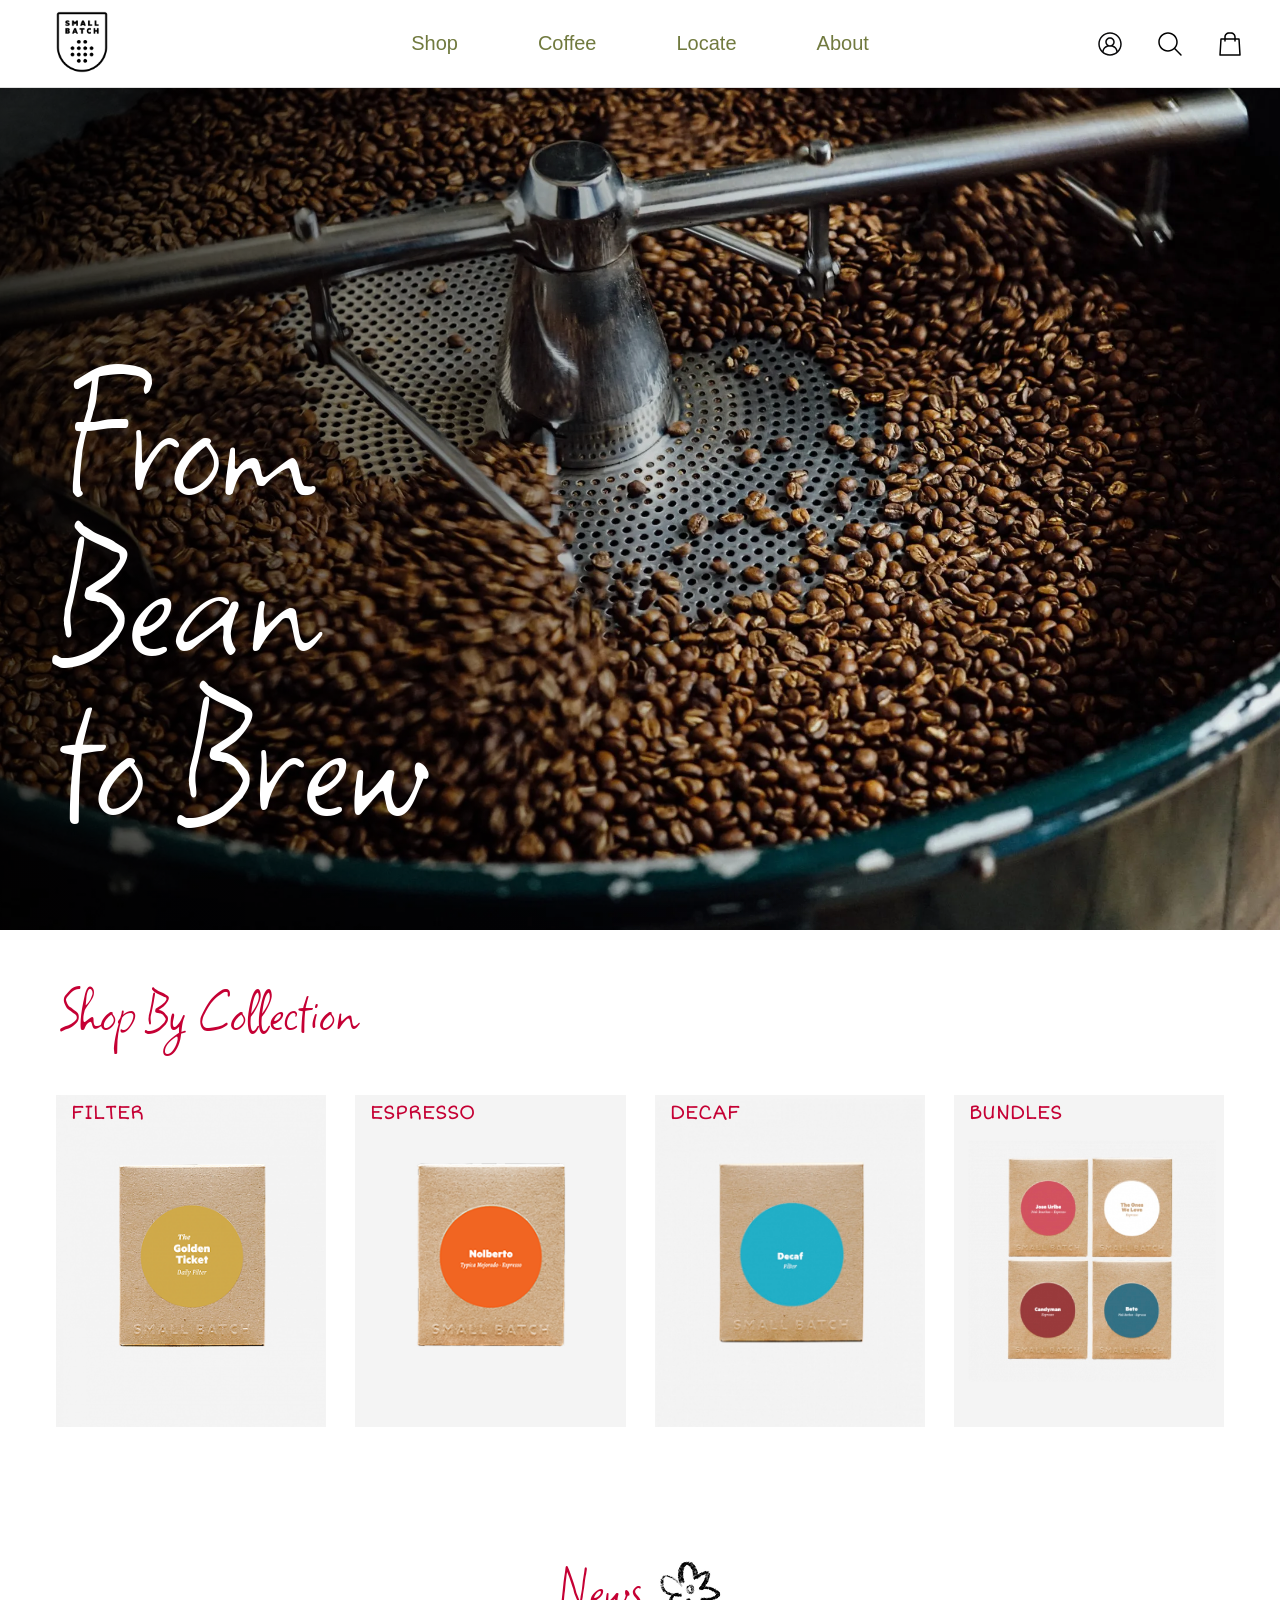
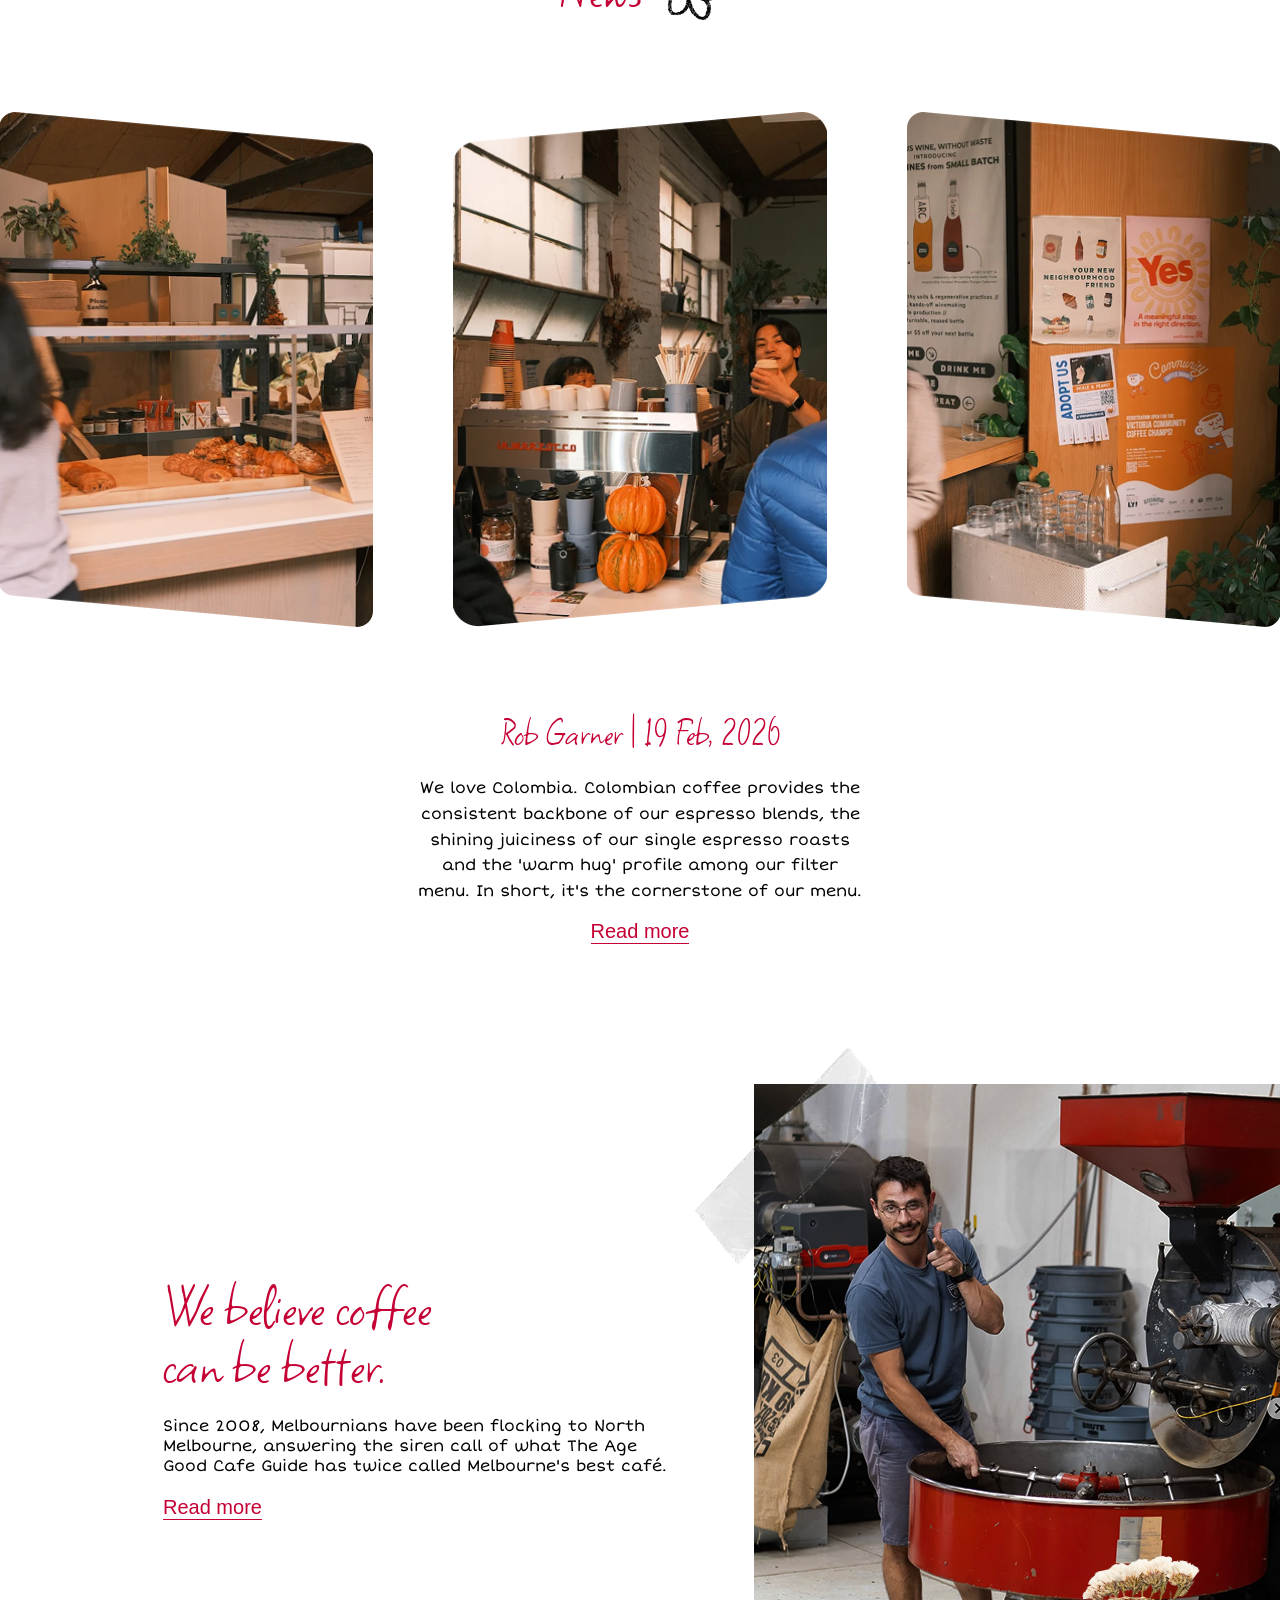
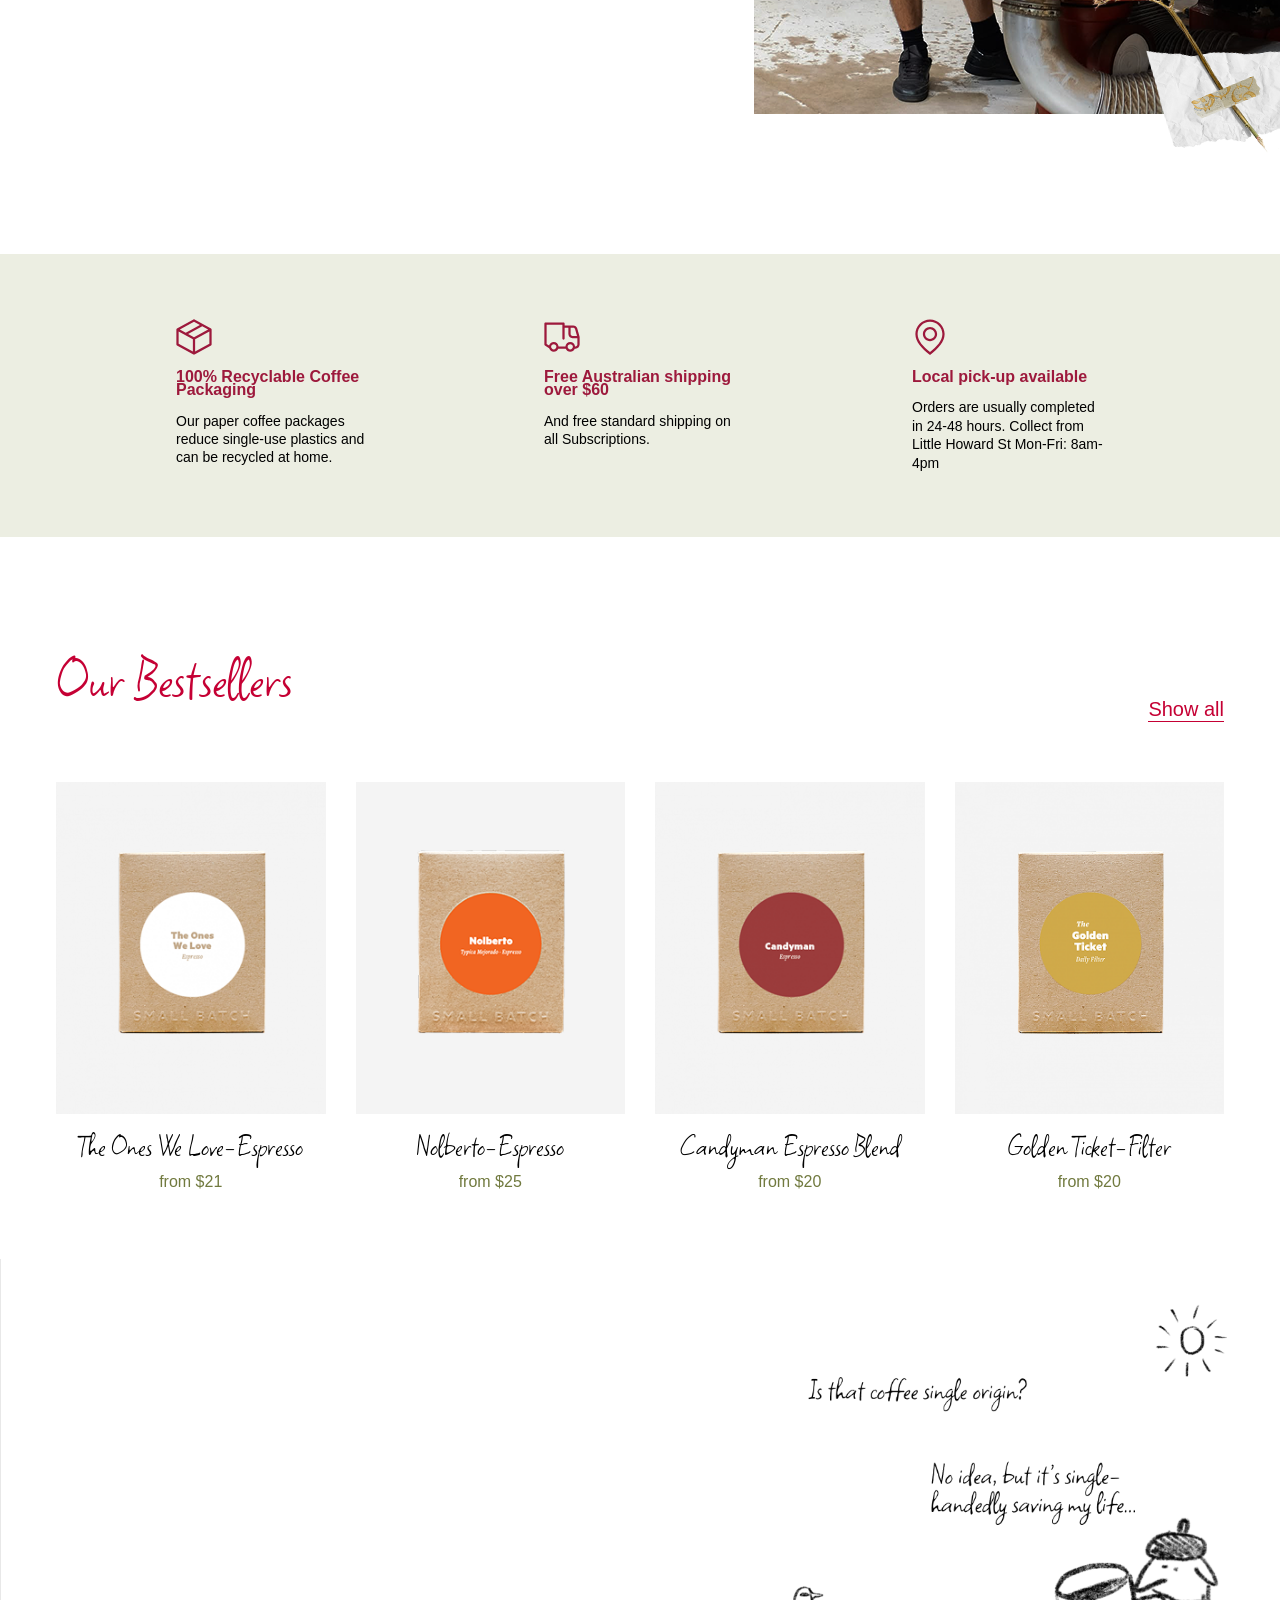
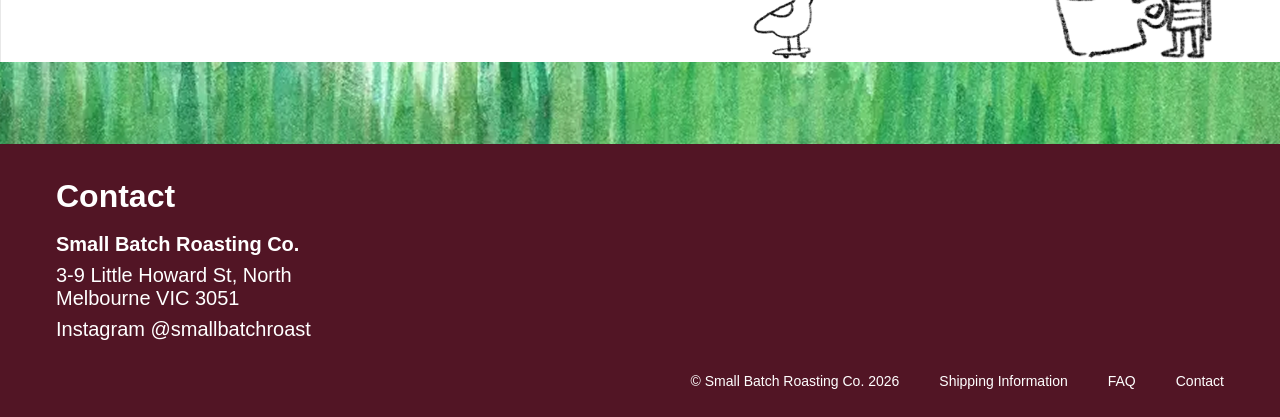
==== Folder/index.html @ 0b616443 "product detail page" ====
<!DOCTYPE html>
<html lang="en">
<head>
    <meta charset="UTF-8">
    <meta name="viewport" content="width=device-width, initial-scale=1.0">
    <title>Document</title>
    <link rel="stylesheet" href="styling.css" />
    <link href="https://fonts.googleapis.com/css2?family=Square+Peg&display=swap" rel="stylesheet" />
    <link href="https://fonts.googleapis.com/css2?family=Square+Peg&family=Short+Stack&display=swap" rel="stylesheet" />
</head>
<body>
      <header>
    <nav>

      <a href="index.html" class="nav-logo">
        <img src="logo.png" alt="Small Batch Roasting Co." />
      </a>

      <ul class="nav-links">
        <li><a href="#">Shop</a></li>
        <li class="nav-item--dropdown">
          <a href="#">Coffee</a>
          <ul class="dropdown">
            <li><a href="productsAll.html">All</a></li>
            <li><a href="productsEspresso.html">Espresso</a></li>
            <li><a href="productsFilter.html">Filter</a></li>
            <li><a href="productsBundles.html">Bundles</a></li>
            <li><a href="productsDecaf.html">Decaf</a></li>
          </ul>
        </li>
        <li><a href="#">Locate</a></li>
        <li><a href="#">About</a></li>
      </ul> 

      <div class="nav-icons">
        <button aria-label="Account">
          <img src="user-circle.svg" alt="userCircle" />
        </button>
        <button aria-label="Search">
          <img src="search.svg" alt="Search" />
        </button>
        <button aria-label="Shopping bag">
          <img src="shopping-bag-2.svg" alt="shoppingBag" />
        </button>
      </div>

    </nav>
  </header>

<section class="hero">
  <img src="homepage_banner.webp" alt="" />
  <div class="hero-overlay"></div>
  <p class="hero-text">From <br>Bean<br>to Brew</p>
</section>

<section class="collections">

  <h2 class="collections-heading">Shop By Collection</h2>

  <ul class="collections-grid">

    <li class="collection-card">
      <img src="golden filter.png" alt="Filter" />
      <span class="collection-label">FILTER</span>
    </li>

    <li class="collection-card">
      <img src="nolberto.png" alt="Espresso" />
      <span class="collection-label">ESPRESSO</span>
    </li>

    <li class="collection-card">
      <img src="decaf filter.jpeg" alt="Decaf" />
      <span class="collection-label">DECAF</span>
    </li>

    <li class="collection-card">
      <img src="EspressoBundle.jpeg" alt="Bundles" />
      <span class="collection-label">BUNDLES</span>
    </li>

  </ul>

</section>

<section class="news">

  <div class="news-heading-row">
    <h2 class="news-heading">News</h2>
    <img class="news-flower" src="flower.png" alt="" />
  </div>

  <ul class="news-images">
    <li><img src="news1.png" alt="News image 1" /></li>
    <li><img src="news2.png" alt="News image 2" /></li>
    <li><img src="news3.png" alt="News image 3" /></li>
  </ul>

  <article class="news-caption">
    <p class="news-meta">Rob Garner | 19 Feb, 2026</p>
    <p class="news-body">We love Colombia. Colombian coffee provides the consistent backbone of our espresso blends, the shining juiciness of our single espresso roasts and the 'warm hug' profile among our filter menu. In short, it's the cornerstone of our menu.</p>
    <a href="#" class="news-read-more">Read more</a>
  </article>

</section>

<section class="about">

  <div class="about-text">
    <h2 class="about-heading">We believe coffee<br>can be better.</h2>
    <p class="about-body">Since 2008, Melbournians have been flocking to North Melbourne, answering the siren call of what The Age Good Cafe Guide has twice called Melbourne's best café.</p>
    <a href="#" class="about-read-more">Read more</a>
  </div>

  <div class="about-media">
    <img class="about-photo" src="articleImage.png" alt="Small Batch roaster" />
    <img class="about-deco-stamp" src="flowerDecor.png" alt="flowerDecor" />
    <img class="about-deco-text" src="tape.png" alt="tape" />
  </div>

</section>

<section class="usp">
  <ul class="usp-inner">

    <li class="usp-item">
      <img class="usp-icon" src="package-order.svg" alt="package" />
      <strong class="usp-heading">100% Recyclable Coffee Packaging</strong>
      <p class="usp-body">Our paper coffee packages reduce single-use plastics and can be recycled at home.</p>
    </li>

    <li class="usp-item">
      <img class="usp-icon" src="delivery-truck.svg" alt="truck" />
      <strong class="usp-heading">Free Australian shipping over $60</strong>
      <p class="usp-body">And free standard shipping on all Subscriptions.</p>
    </li>

    <li class="usp-item">
      <img class="usp-icon" src="map-marker-pin.svg" alt="loactionPin" />
      <strong class="usp-heading">Local pick-up available</strong>
      <p class="usp-body">Orders are usually completed in 24-48 hours. Collect from Little Howard St Mon-Fri: 8am-4pm</p>
    </li>

  </ul>
</section>

<section class="bestsellers">

  <div class="bestsellers-heading-row">
    <h2 class="bestsellers-heading">Our Bestsellers</h2>
    <a href="#" class="bestsellers-show-all">Show all</a>
  </div>

  <ul class="bestsellers-grid">
  <li class="product-card">
    <img src="white.png" alt="The Ones We Love-Espresso" />
    <h2 class="product-card__name">The Ones We Love-Espresso</h2>
    <p class="product-card__price">from $21</p>
  </li>
  <li class="product-card">
    <img src="nolberto.png" alt="Nolberto-Espresso" />
    <h2 class="product-card__name">Nolberto-Espresso</h2>
    <p class="product-card__price">from $25</p>
  </li>
  <li class="product-card">
    <img src="candyman.png" alt="Candyman Espresso Blend" />
    <h2 class="product-card__name">Candyman Espresso Blend</h2>
    <p class="product-card__price">from $20</p>
  </li>
  <li class="product-card">
    <img src="golden filter.png" alt="Golden Ticket-Filter" />
    <h2 class="product-card__name">Golden Ticket-Filter</h2>
    <p class="product-card__price">from $20</p>
  </li>
</ul>

</section>

<footer class="site-footer">

  <img class="footer-scene" src="footer illustration.png" alt="" aria-hidden="true" />

  <div class="footer-grass" aria-hidden="true">
    <img src="grass.png" alt="" />
  </div>

  <div class="footer-bottom">

    <div class="footer-contact">
      <strong class="footer-contact__heading">Contact</strong>
      <div class="footer-contact__details">
        <span class="footer-contact__name">Small Batch Roasting Co.</span>
        <span class="footer-contact__address">3-9 Little Howard St, North Melbourne VIC 3051</span>
        <span class="footer-contact__instagram">Instagram @smallbatchroast</span>
      </div>
    </div>

    <div class="footer-nav">
      <span class="footer-nav__copyright">© Small Batch Roasting Co. 2026</span>
      <a href="/shipping" class="footer-nav__link">Shipping Information</a>
      <a href="/faq" class="footer-nav__link">FAQ</a>
      <a href="/contact" class="footer-nav__link">Contact</a>
    </div>

  </div>

</footer>

</body>
</html>
---- Folder/styling.css ----
*{
  margin: 0;
  padding: 0;
  box-sizing: border-box;
}

header {
  position: sticky;
  top: 0;
  z-index: 100;
}

nav {
  display: flex;
  align-items: center;
  justify-content: space-between;
  height: 88px;
  padding: 0 38px;
  background: white;
  border-bottom: 1px solid #dfdfdf;
}

.nav-logo img {
  width: 88px;
  height: 88px;
  object-fit: cover;
}

.nav-links {
  display: flex;
  align-items: center;
  gap: 80px;
  list-style: none;
  position: absolute;
  left: 50%;
  transform: translateX(-50%);
}

.nav-links a {
  text-decoration: none;
  color: #717a3f;
  font-size: 20px;
  font-family: 'Sinhala Sangam MN', 'Noto Sans', sans-serif;
}

.nav-icons {
  display: flex;
  align-items: center;
  gap: 36px;
}

.nav-icons button {
  background: none;
  border: none;
  cursor: pointer;
  padding: 0;
}

.nav-icons img {
  width: 24px;
  height: 24px;
  display: block;
}

.nav-item--dropdown {
  position: relative;
  height: 88px;
  display: flex;
  align-items: center;
}

.dropdown {
  display: none;
  position: absolute;
  top: 88px;
  left: 50%;
  transform: translateX(-50%);
  width: 200px;
  list-style: none;
  z-index: 200;
}

.nav-item--dropdown:hover .dropdown {
  display: flex;
  flex-direction: column;
}

.nav-item--dropdown:hover > a {
  text-decoration: underline;
  text-underline-offset: 8px;
}

.dropdown li {
  height: 50px;
  background: #fff;
  border: 0.5px solid #dfdfdf;
  display: flex;
  align-items: center;
}

.dropdown li a {
  padding: 0 19px;
  font-family: 'Sinhala Sangam MN', 'Noto Sans', sans-serif;
  font-size: 20px;
  color: #000;
  text-decoration: none;
  display: block;
  width: 100%;
}

.dropdown li:hover {
  background: #eceee2;
}

.hero {
  position: relative;
  height: 842px;
  overflow: hidden;
}

.hero img {
  position: absolute;
  width: 100%;
  height: 119%;
  top: -12%;
  left: 0;
  object-fit: cover;
}

.hero-overlay {
  position: absolute;
  top: 0;
  left: 0;
  width: 850px;
  height: 850px;
  background: linear-gradient(to right, rgba(0,0,0,0.7), rgba(0,0,0,0));
}

.hero-text {
  position: absolute;
  left: 56px;
  bottom: 90px;
  font-family: 'Square Peg', cursive;
  font-size: 200px;
  line-height: 160px;
  color: white;
}

.collections {
  display: flex;
  flex-direction: column;
  gap: 40px;
  padding: 40px 56px 60px;
}

.collections-heading {
  font-family: 'Square Peg', cursive;
  font-size: 64px;
  color: #c50034;
  font-weight: normal;
}

.collections-grid {
  display: flex;
  flex-direction: row;
  gap: 29px;
}

.collection-card {
  position: relative;
  flex: 1;
  background: #f4f4f4;
  aspect-ratio: 309 / 380;
  overflow: hidden;
}

.collection-card img {
  width: 100%;
  height: 100%;
  object-fit: cover;
}

.collection-label {
  position: absolute;
  top: 5px;
  left: 15px;
  font-family: 'Short Stack', cursive;
  font-size: 20px;
  color: #c50034;
}

.news {
  display: flex;
  flex-direction: column;
  align-items: center;
  gap: 40px;
  padding: 60px 56px;
}

.news-heading-row {
  display: flex;
  flex-direction: row;
  align-items: center;
  gap: 16px;
}

.news-heading {
  font-family: 'Square Peg', cursive;
  font-size: 64px;
  color: #c50034;
  font-weight: normal;
}

.news-flower {
  width: 64px;
  height: 64px;
  object-fit: cover;
}

.news-images {
  display: flex;
  flex-direction: row;
  align-items: center;
  gap: 80px;
  list-style: none;
  width: 100%;
  padding: 40px 0;
  justify-content: center;
}

.news-images li {
  width: 374px;
  height: 515px;
  overflow: hidden;
  flex-shrink: 0;
  border-radius: 16px;
}

.news-images li img {
  width: 100%;
  height: 100%;
  object-fit: cover;
  display: block;
  object-position: center top;
}

.news-caption {
  display: flex;
  flex-direction: column;
  align-items: center;
  text-align: center;
  gap: 16px;
  max-width: 450px;
}

.news-meta {
  font-family: 'Square Peg', cursive;
  font-size: 40px;
  color: #c50034;
}

.news-body {
  font-family: 'Short Stack', cursive;
  font-size: 16px;
  color: #000000;
  line-height: 1.6;
}

.news-read-more {
  font-family: 'Sinhala Sangam MN', 'Noto Sans', sans-serif;
  font-size: 20px;
  color: #c50034;
  text-decoration: none;
  border-bottom: 1px solid #c50034;
  align-self: center;
}

.about {
  display: flex;
  flex-direction: row;
  align-items: center;
  padding: 80px 56px 80px 163px;
  gap: 80px;
  margin-bottom: 60px;
}

.about-text {
  display: flex;
  flex-direction: column;
  gap: 20px;
  max-width: 511px;
  flex-shrink: 0;
}

.about-heading {
  font-family: 'Square Peg', cursive;
  font-size: 64px;
  color: #c50034;
  line-height: 0.91;
  font-weight: normal;
}

.about-body {
  font-family: 'Short Stack', cursive;
  font-size: 16px;
  color: #000000;
  line-height: normal;
  max-width: 511px;
}

.about-read-more {
  font-family: 'Sinhala Sangam MN', 'Noto Sans', sans-serif;
  font-size: 20px;
  color: #c50034;
  text-decoration: none;
  border-bottom: 1px solid #c50034;
  width: fit-content;
}

.about-media {
  position: relative;
  flex: 1;
}

.about-photo {
  width: 543px;
  height: 630px;
  object-fit: cover;
  object-position: bottom;
  display: block;
}

.about-deco-stamp {
  position: absolute;
  width: 229px;
  bottom: -80px;
  right: -10px;
  transform: rotate(-10deg);
}

.about-deco-text {
  position: absolute;
  width: 255px;
  top: -30px;
  left: -80px;
  transform: rotate(-15deg);
}

.usp {
  background: #eceee2;
  padding: 65px 176px;
}

.usp-inner {
  display: flex;
  flex-direction: row;
  align-items: flex-start;
  gap: 176px;
  list-style: none;
}

.usp-item {
  display: flex;
  flex-direction: column;
  align-items: flex-start;
  gap: 15px;
  width: 245px;
}

.usp-icon {
  width: 36px;
  height: 36px;
}

.usp-heading {
  font-family: 'Sinhala Sangam MN', 'Noto Sans', sans-serif;
  font-size: 16px;
  font-weight: bold;
  color: #9d193c;
  line-height: 0.82;
}

.usp-body {
  font-family: 'Sinhala Sangam MN', 'Noto Sans', sans-serif;
  font-size: 14px;
  color: #000000;
  line-height: 1.32;
}

.bestsellers {
  display: flex;
  flex-direction: column;
  gap: 60px;
  padding: 40px 56px 60px;
  margin-top: 60px;
}

.bestsellers-heading-row {
  display: flex;
  flex-direction: row;
  align-items: flex-end;
  justify-content: space-between;
}

.bestsellers-heading {
  font-family: 'Square Peg', cursive;
  font-size: 64px;
  color: #c50034;
  font-weight: normal;
}

.bestsellers-show-all {
  font-family: 'Sinhala Sangam MN', 'Noto Sans', sans-serif;
  font-size: 20px;
  color: #c50034;
  text-decoration: none;
  border-bottom: 1px solid #c50034;
}

.bestsellers-grid {
  display: flex;
  flex-direction: row;
  gap: 30px;
  list-style: none;
}

.bestsellers-grid .product-card {
  flex: 1;
  display: flex;
  flex-direction: column;
  gap: 8px;
}

.bestsellers-grid .product-card img {
  width: 100%;
  aspect-ratio: 309 / 380;
  object-fit: cover;
  display: block;
  background: #f4f4f4;
}

.bestsellers-grid .product-card__name {
  font-family: 'Square Peg', cursive;
  font-size: 32px;
  font-weight: normal;
  color: #000;
  line-height: 1.1;
  text-align: center;
  padding: 8px 8px 0;
}

.bestsellers-grid .product-card__price {
  font-family: 'Sinhala Sangam MN', 'Noto Sans', sans-serif;
  font-size: 16px;
  color: #717a3f;
  text-align: center;
  padding-bottom: 8px;
}

.product-card > a {
  display: block;
  text-decoration: none;
}

.site-footer {
  display: flex;
  flex-direction: column;
}

.footer-scene {
  width: 100%;
  display: block;
}

.footer-grass {
  width: 100%;
  height: 82px;
  overflow: hidden;
}

.footer-grass img {
  width: 100%;
  height: 100%;
  object-fit: cover;
  display: block;
}

.footer-bottom {
  background: #521525;
  display: flex;
  flex-direction: column;
  gap: 32px;
  padding: 34px 56px 28px;
}

.footer-contact {
  display: flex;
  flex-direction: column;
  gap: 8px;
  color: #fff;
  width: 309px;
}

.footer-contact__heading {
  font-family: 'Sinhala Sangam MN', 'Noto Sans', sans-serif;
  font-size: 32px;
  font-weight: 700;
  color: #fff;
  margin-bottom: 10px;
}

.footer-contact__details {
  display: flex;
  flex-direction: column;
  gap: 8px;
  font-family: 'Sinhala Sangam MN', 'Noto Sans', sans-serif;
  font-size: 20px;
  color: #fff;
}

.footer-contact__name {
  font-weight: 700;
}

.footer-nav {
  display: flex;
  align-items: center;
  gap: 40px;
  align-self: flex-end;
  background: #521525;
  font-family: 'Sinhala Sangam MN', 'Noto Sans', sans-serif;
}

.footer-nav__copyright {
  font-size: 14px;
  color: #fff;
}

.footer-nav__link {
  font-size: 14px;
  color: #fff;
  text-decoration: none;
}

.products-hero {
  display: flex;
  align-items: stretch;
  height: 255px;
  overflow: hidden;
}

.products-hero__text {
  display: flex;
  flex-direction: column;
  justify-content: center;
  gap: 16px;
  flex-shrink: 0;
  padding: 0 40px 0 43px;
  width: 493px;
}

.products-hero__heading {
  font-family: 'Square Peg', cursive;
  font-size: 96px;
  color: #c50034;
  font-weight: normal;
  line-height: 1;
}

.products-hero__desc {
  font-family: 'Sinhala Sangam MN', 'Noto Sans', sans-serif;
  font-size: 16px;
  color: #000;
  line-height: 1.375;
  max-width: 414px;
}

.products-hero__image {
  flex: 1;
  height: 255px;
  object-fit: cover;
  display: block;
}

.products-divider {
  border: none;
  border-top: 0.7px solid #dfdfdf;
  margin: 0;
}

.products-toolbar {
  display: flex;
  align-items: center;
  justify-content: space-between;
  padding: 0 43px;
  position: sticky;
  top: 100px;
  z-index: 50;
  pointer-events: none;
  margin-top: 16px;
  margin-bottom: 16px;
}

.products-toolbar__sort,
.products-toolbar__filter {
  display: flex;
  align-items: center;
  gap: 8px;
  height: 32px;
  padding: 0 12px;
  border: 0.4px solid #000;
  font-family: 'Short Stack', cursive;
  font-size: 12px;
  color: #000;
  cursor: pointer;
  background: #fff;
  pointer-events: all;
}

.products-toolbar__sort img,
.products-toolbar__filter img {
  width: 14px;
  height: 14px;
}

.products-grid {
  display: grid;
  grid-template-columns: repeat(4, 309px);
  gap: 40px;
  padding: 40px 43px 80px;
}

.product-card {
  display: flex;
  flex-direction: column;
  gap: 8px;
}

.product-card__image {
  position: relative;
  width: 309px;
  height: 380px;
  background: #f4f4f4;
  overflow: hidden;
  flex-shrink: 0;
}

.product-card__image img {
  width: 100%;
  height: 100%;
  object-fit: cover;
  display: block;
}

.product-card__bag {
  position: absolute;
  bottom: 11px;
  left: 11px;
  width: 50px;
  height: 50px;
  background: #fff;
  border: none;
  border-radius: 50%;
  cursor: pointer;
  display: flex;
  align-items: center;
  justify-content: center;
}

.product-card__bag img {
  width: 33px;
  height: 33px;
  object-fit: contain;
}

.product-card__name {
  font-family: 'Square Peg', cursive;
  font-size: 32px;
  font-weight: normal;
  color: #000;
  line-height: 1.1;
  text-align: center;
}

.product-card__price {
  font-family: 'Sinhala Sangam MN', 'Noto Sans', sans-serif;
  font-size: 16px;
  color: #717a3f;
  text-align: center;
}

/* ══════════════════════════════════════════════════
   PRODUCT DETAIL PAGE
   ══════════════════════════════════════════════════ */

.pdp-scroll-section {
  display: flex;
  flex-direction: column;
  background: #f2ede2;
  
}

.pdp-image-panel {
  position: relative;
  width: 100%;
  height: 364px;
  overflow: hidden;
  flex-shrink: 0;
}

.pdp-image-panel__bg {
  position: absolute;
  inset: 0;
  left: 14px;
  background: #717a3f;
}

.pdp-image-panel__img {
  position: absolute;
  left: 35px;
  top: 0;
  width: calc(100% - 49px);
  height: 100%;
  object-fit: contain;
  object-position: center;
  display: block;
}

.pdp-content-panel {
  flex: 1;
  padding: 24px 14px 60px;
  display: flex;
  flex-direction: column;
}

.pdp-block {
  display: flex;
  flex-direction: column;
  padding-bottom: 40px;
}

.pdp-block--purchase {
  gap: 0;
}

.pdp-name {
  font-family: 'Square Peg', cursive;
  font-size: 36px;
  color: #c50034;
  font-weight: normal;
  line-height: 0.82;
  margin-bottom: 12px;
}

.pdp-price {
  font-family: 'Square Peg', cursive;
  font-size: 32px;
  color: #000;
  font-weight: normal;
  line-height: 0.82;
  margin-bottom: 20px;
}

.pdp-flavours {
  font-family: 'Sinhala Sangam MN', 'Noto Sans', sans-serif;
  font-size: 14px;
  line-height: 1.5;
  color: #000;
  margin-bottom: 20px;
}

.pdp-flavours strong {
  font-weight: 700;
}

.pdp-rule {
  border: none;
  border-top: 1px solid #c8c8c8;
  margin: 0 0 20px;
}

.pdp-size-row {
  display: flex;
  align-items: center;
  gap: 16px;
  margin-bottom: 20px;
}

.pdp-label {
  font-family: 'Sinhala Sangam MN', 'Noto Sans', sans-serif;
  font-weight: 700;
  font-size: 15px;
  color: #000;
  line-height: 0.82;
}

.pdp-size-selector {
  display: flex;
  align-items: center;
  gap: 8px;
  height: 40px;
  padding: 0 16px;
  border: 0.8px solid #c50034;
  border-radius: 20px;
  font-family: 'Sinhala Sangam MN', 'Noto Sans', sans-serif;
  font-size: 15px;
  color: #000;
  cursor: pointer;
  background: #fff;
}

.pdp-size-selector img {
  width: 16px;
  height: 16px;
}

.pdp-actions {
  display: flex;
  gap: 12px;
  align-items: center;
  margin-bottom: 20px;
}

.pdp-qty-selector {
  display: flex;
  align-items: center;
  gap: 8px;
  height: 40px;
  padding: 0 16px;
  border: 0.8px solid #b7556f;
  border-radius: 20px;
  font-family: 'Sinhala Sangam MN', 'Noto Sans', sans-serif;
  font-size: 15px;
  color: #000;
  cursor: pointer;
  background: #fff;
  width: 116px;
}

.pdp-qty-selector img {
  width: 16px;
  height: 16px;
  margin-left: auto;
}

.pdp-atc-btn {
  flex: 1;
  height: 40px;
  background: #b7556f;
  border: none;
  border-radius: 20px;
  font-family: 'Sinhala Sangam MN', 'Noto Sans', sans-serif;
  font-size: 15px;
  color: #fff;
  cursor: pointer;
  letter-spacing: 0.05em;
}

.pdp-pickup {
  display: flex;
  align-items: flex-start;
  gap: 8px;
  margin-bottom: 12px;
  font-family: 'Sinhala Sangam MN', 'Noto Sans', sans-serif;
  font-size: 14px;
  color: #000;
}

.pdp-pickup img {
  width: 16px;
  height: 16px;
  margin-top: 2px;
  flex-shrink: 0;
}

.pdp-pickup-sub {
  font-size: 12px;
  color: #3f3f46;
  margin-top: 4px;
}

.pdp-shipping {
  display: flex;
  align-items: center;
  gap: 8px;
  font-family: 'Sinhala Sangam MN', 'Noto Sans', sans-serif;
  font-size: 12px;
  color: #3f3f46;
}

.pdp-shipping img {
  width: 16px;
  height: 16px;
  flex-shrink: 0;
}

.pdp-timeline {
  display: flex;
  flex-direction: row;
  gap: 40px;
  padding-top: 40px;
  border-top: 1px solid #c8c8c8;
}

.pdp-timeline__track {
  display: flex;
  flex-direction: column;
  align-items: center;
  flex-shrink: 0;
}

.pdp-timeline__content {
  flex: 1;
  display: flex;
  flex-direction: column;
}

.pdp-timeline-block {
  display: flex;
  flex-direction: column;
  gap: 16px;
  padding-bottom: 60px;
}

.pdp-timeline-block:last-child {
  padding-bottom: 0;
}

.pdp-step__circle {
  position: relative;
  width: 60px;
  height: 60px;
  flex-shrink: 0;
}

.pdp-step__circle img {
  position: absolute;
  inset: 0;
  width: 100%;
  height: 100%;
  display: block;
}

.pdp-step__circle span {
  position: absolute;
  inset: 0;
  display: flex;
  align-items: center;
  justify-content: center;
  font-family: 'Square Peg', cursive;
  font-size: 40px;
  color: #fff;
  line-height: 1;
}

.pdp-step__line {
  width: 3px;
  flex: 1;
  min-height: 120px;
  display: block;
  object-fit: fill;
}

.pdp-section-heading {
  font-family: 'Square Peg', cursive;
  font-size: 36px;
  color: #717a3f;
  font-weight: normal;
  line-height: 0.82;
}

.pdp-sourcing-details {
  font-family: 'Sinhala Sangam MN', 'Noto Sans', sans-serif;
  font-size: 14px;
  color: #000;
  line-height: 2;
}

.pdp-sourcing-details strong {
  font-weight: 700;
  display: block;
}

.pdp-body-text {
  font-family: 'Sinhala Sangam MN', 'Noto Sans', sans-serif;
  font-size: 14px;
  color: #000;
  line-height: 1.5;
  width: 100%;
}

.pdp-section-divider {
  border: none;
  border-top: 1px solid #c8c8c8;
  margin-top: 100px;
}

.pdp-about {
  display: flex;
  flex-direction: column;
  padding: 40px 14px;
  gap: 24px;
  background: #f2ede2;
}

.pdp-about__text {
  display: flex;
  flex-direction: column;
  gap: 16px;
}

.pdp-about__heading {
  font-family: 'Square Peg', cursive;
  font-size: 36px;
  color: #717a3f;
  font-weight: normal;
  line-height: 0.82;
  text-align: center;
}

.pdp-about__body {
  font-family: 'Sinhala Sangam MN', 'Noto Sans', sans-serif;
  font-size: 24px;
  color: #000;
  line-height: 1.02;
  text-align: center;
  width: 100%;
}

.pdp-about__photo {
  width: 100%;
}

.pdp-polaroid {
  position: relative;
  width: 100%;
  height: 330px;
  overflow: hidden;
}

.pdp-polaroid__tape {
  display: none;
}

.pdp-polaroid__img {
  width: 100%;
  height: 100%;
  object-fit: cover;
  display: block;
}

.pdp-more-info {
  background: #f2ede2;
  padding: 40px 14px;
  display: flex;
  flex-direction: column;
  align-items: flex-start;
  gap: 24px;
}

.pdp-more-info__heading {
  font-family: 'Square Peg', cursive;
  font-size: 40px;
  color: #717a3f;
  font-weight: normal;
  line-height: 0.82;
}

.pdp-accordion {
  width: 100%;
}

.pdp-accordion__btn {
  width: 100%;
  display: flex;
  align-items: center;
  justify-content: space-between;
  padding: 20px 0;
  border: none;
  border-top: 1px solid #c8c8c8;
  background: none;
  cursor: pointer;
  font-family: 'Sinhala Sangam MN', 'Noto Sans', sans-serif;
  font-weight: 700;
  font-size: 16px;
  color: #000;
}

.pdp-accordion__btn:last-of-type {
  border-bottom: 1px solid #c8c8c8;
}

.pdp-accordion__btn img {
  width: 16px;
  height: 16px;
  transition: transform 0.2s;
}

.pdp-accordion__btn[aria-expanded="true"] img {
  transform: rotate(45deg);
}

.pdp-accordion__body {
  display: none;
  padding: 0 0 20px;
  font-family: 'Sinhala Sangam MN', 'Noto Sans', sans-serif;
  font-size: 14px;
  color: #000;
  line-height: 1.5;
}

.pdp-accordion__body.open {
  display: block;
}

.pdp-recommended {
  background: #fff;
  padding: 40px 14px;
  display: flex;
  flex-direction: column;
  gap: 24px;
}

.pdp-recommended__heading {
  font-family: 'Square Peg', cursive;
  font-size: 40px;
  color: #717a3f;
  font-weight: normal;
  line-height: 0.82;
}

#pdp-recommended-grid {
  display: flex;
  flex-direction: row;
  gap: 20px;
  overflow-x: auto;
  padding-bottom: 8px;
  list-style: none;
}

#pdp-recommended-grid .product-card {
  flex-shrink: 0;
  width: 309px;
  display: flex;
  flex-direction: column;
  gap: 8px;
}

#pdp-recommended-grid .product-card__image {
  width: 309px;
  height: 310px;
}

#pdp-recommended-grid .product-card__name {
  font-size: 20px;
}

#pdp-recommended-grid .product-card__price {
  font-size: 12px;
}

@media (min-width: 768px) {

  .pdp-scroll-section {
    flex-direction: row;
    align-items: flex-start;
  }

  .pdp-image-panel {
    position: sticky;
    top: 124px;
    width: 619px;
    height: 622px;
    flex-shrink: 0;
    overflow: hidden;
  }

  .pdp-image-panel__bg {
    position: absolute;
    inset: 0;
    left: 56px;
    background: #717a3f;
  }

  .pdp-image-panel__img {
    position: absolute;
    left: 56px;
    top: 0;
    width: 563px;
    height: 622px;
    object-fit: contain;
    object-position: center center;
    display: block;
    padding: 40px;
  }

  .pdp-content-panel {
  padding: 124px 56px 100px 80px;
  }

  .pdp-block {
    padding-bottom: 80px;
  }

  .pdp-name {
    font-size: 64px;
    margin-bottom: 16px;
  }

  .pdp-price {
    font-size: 64px;
    margin-bottom: 32px;
  }

  .pdp-flavours {
    font-size: 16px;
    margin-bottom: 24px;
  }

  .pdp-rule {
    margin-bottom: 24px;
  }

  .pdp-size-row {
    margin-bottom: 24px;
  }

  .pdp-size-selector {
    height: 45px;
    border-radius: 30px;
    font-size: 16px;
  }

  .pdp-actions {
    margin-bottom: 24px;
  }

  .pdp-qty-selector {
    height: 45px;
    border-radius: 30px;
    width: 170px;
  }

  .pdp-atc-btn {
    height: 45px;
    border-radius: 30px;
  }

  .pdp-pickup {
    font-size: 16px;
    margin-bottom: 16px;
  }

  .pdp-pickup-sub {
    font-size: 14px;
  }

  .pdp-shipping {
    font-size: 16px;
  }

  .pdp-timeline {
    padding-top: 80px;
    gap: 40px;
  }

  .pdp-step__circle {
    width: 60px;
    height: 60px;
  }

  .pdp-step__circle span {
    font-size: 44px;
  }

  .pdp-step__line {
    min-height: 200px;
  }

  .pdp-section-heading {
    font-size: 64px;
  }

  .pdp-sourcing-details {
    font-size: 16px;
  }

  .pdp-body-text {
    font-size: 16px;
    width: 251px;
  }

  .pdp-about {
    flex-direction: row;
    align-items: flex-start;
    padding: 80px 56px 80px 163px;
    gap: 80px;
  }

  .pdp-about__text {
    gap: 20px;
    max-width: 514px;
    flex-shrink: 0;
  }

  .pdp-about__heading {
    font-size: 64px;
    text-align: left;
  }

  .pdp-about__body {
  font-family: 'Square Peg', cursive;
  font-size: 36px;
  color: #000;
  line-height: 1.02;
  text-align: left;
  width: 100%;
  } 

  .pdp-about__photo {
    flex: 1;
    display: flex;
    justify-content: center;
  }

  .pdp-polaroid {
    width: 502px;
    height: 656px;
    background: #fff;
    box-shadow: -11px 20px 22px 0 rgba(0,0,0,0.2);
    padding: 82px 27px 27px;
    overflow: visible;
  }

  .pdp-polaroid__tape {
    display: block;
    position: absolute;
    top: 0;
    left: 50%;
    transform: translateX(-50%);
    width: 80px;
    height: 40px;
    background: #dddad0;
    opacity: 0.8;
  }

  .pdp-polaroid__img {
    width: 100%;
    height: 100%;
    object-fit: cover;
  }

  .pdp-more-info {
    padding: 80px 160px;
    align-items: center;
    gap: 40px;
  }

  .pdp-more-info__heading {
    font-size: 64px;
  }

  .pdp-accordion {
    width: 1119px;
  }

  .pdp-accordion__btn {
    padding: 24px 0;
    font-size: 20px;
  }

  .pdp-accordion__body {
    font-size: 16px;
    padding-bottom: 24px;
  }

  .pdp-recommended {
    padding: 80px 42px;
    gap: 60px;
  }

  .pdp-recommended__heading {
    font-size: 64px;
    padding-left: 34px;
  }

  #pdp-recommended-grid {
    display: grid;
    grid-template-columns: repeat(4, 309px);
    gap: 40px;
    overflow-x: visible;
  }

  #pdp-recommended-grid .product-card {
    width: auto;
  }

  #pdp-recommended-grid .product-card__image {
    width: 309px;
    height: 380px;
  }

  #pdp-recommended-grid .product-card__name {
    font-size: 32px;
  }

  #pdp-recommended-grid .product-card__price {
    font-size: 16px;
  }
}

.pdp-step__circle {
  position: relative;
  width: 60px;
  height: 60px;
  flex-shrink: 0;
  background: #b0b0b0;
  border-radius: 50%;
  display: flex;
  align-items: center;
  justify-content: center;
}

.pdp-step__circle img {
  display: none;
}

.pdp-step__circle span {
  font-family: 'Square Peg', cursive;
  font-size: 40px;
  color: #fff;
  line-height: 1;
}

.pdp-step__line {
  width: 2px;
  flex: 1;
  min-height: 200px;
  background: #b0b0b0;
  display: block;
}

.pdp-scroll-section,
.pdp-content-panel {
  background: #f2ede2;
}

.pdp-page {
  background: #f2ede2;
}
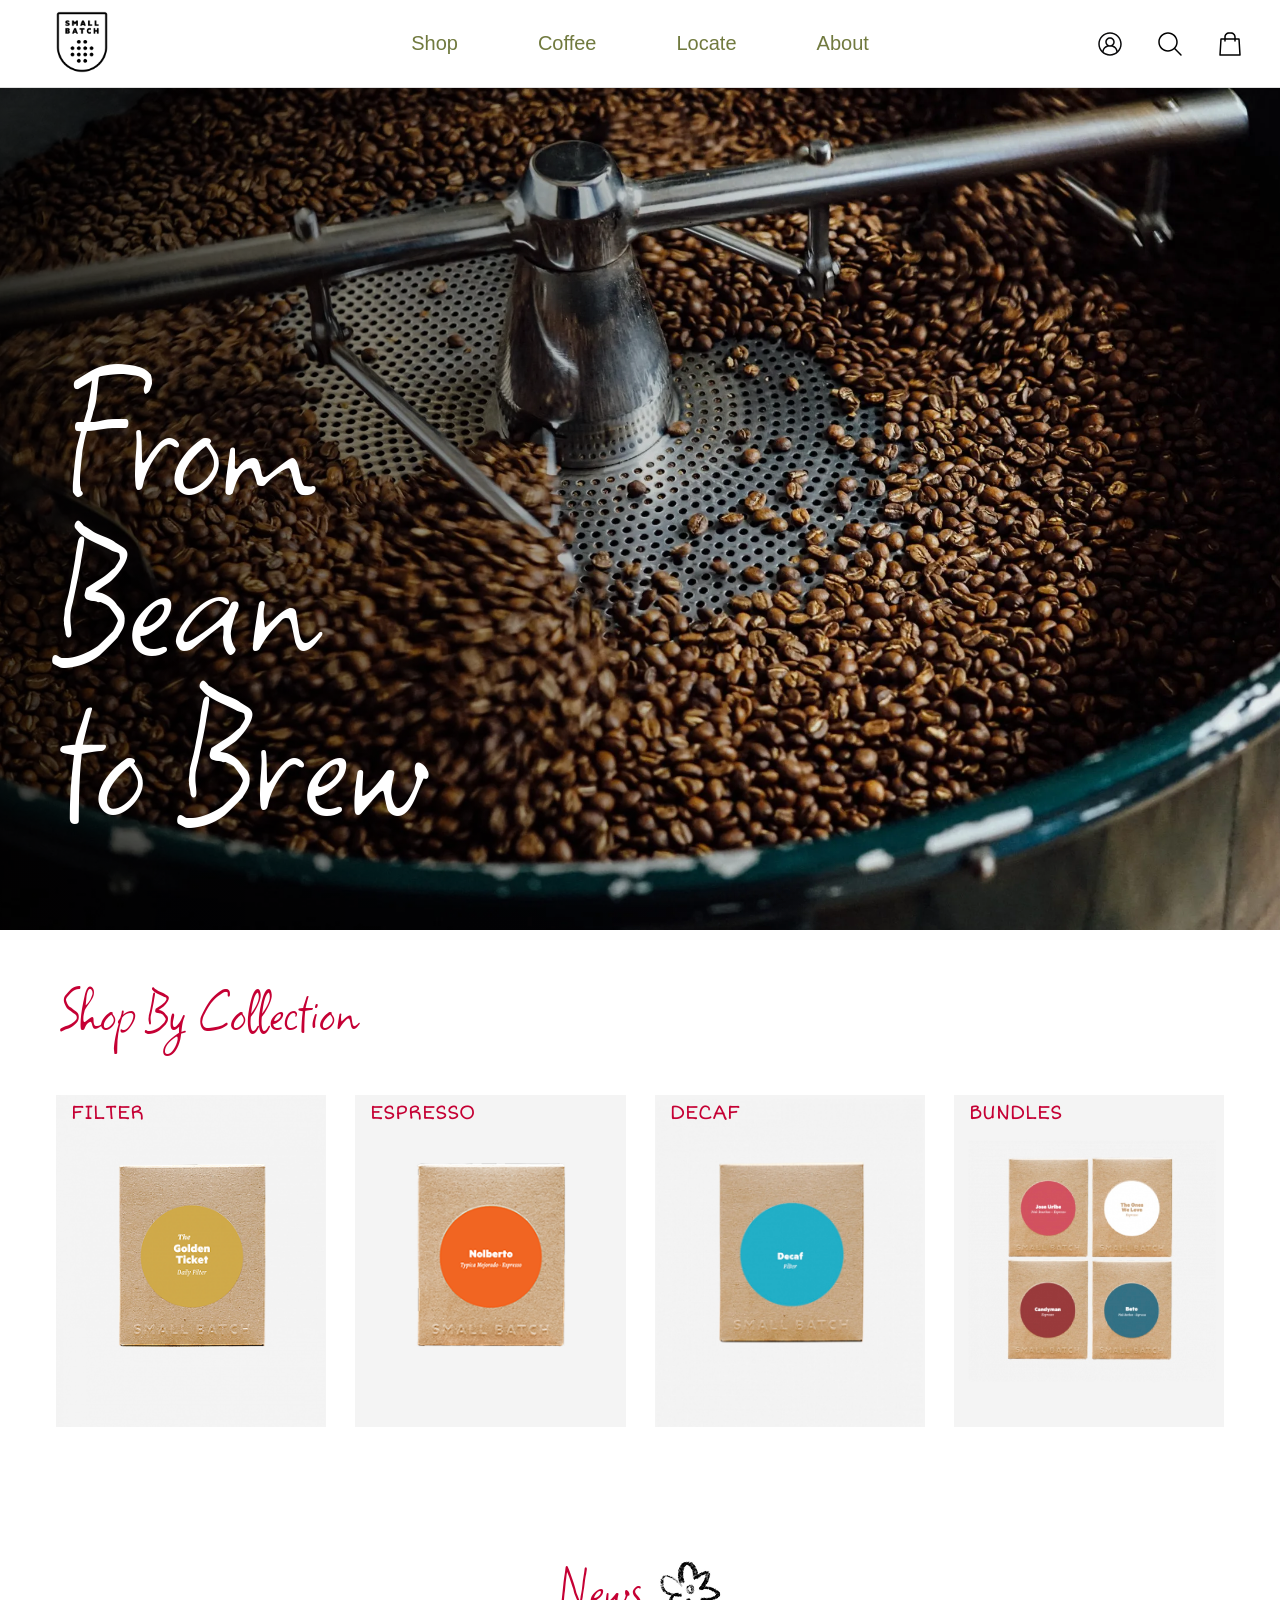
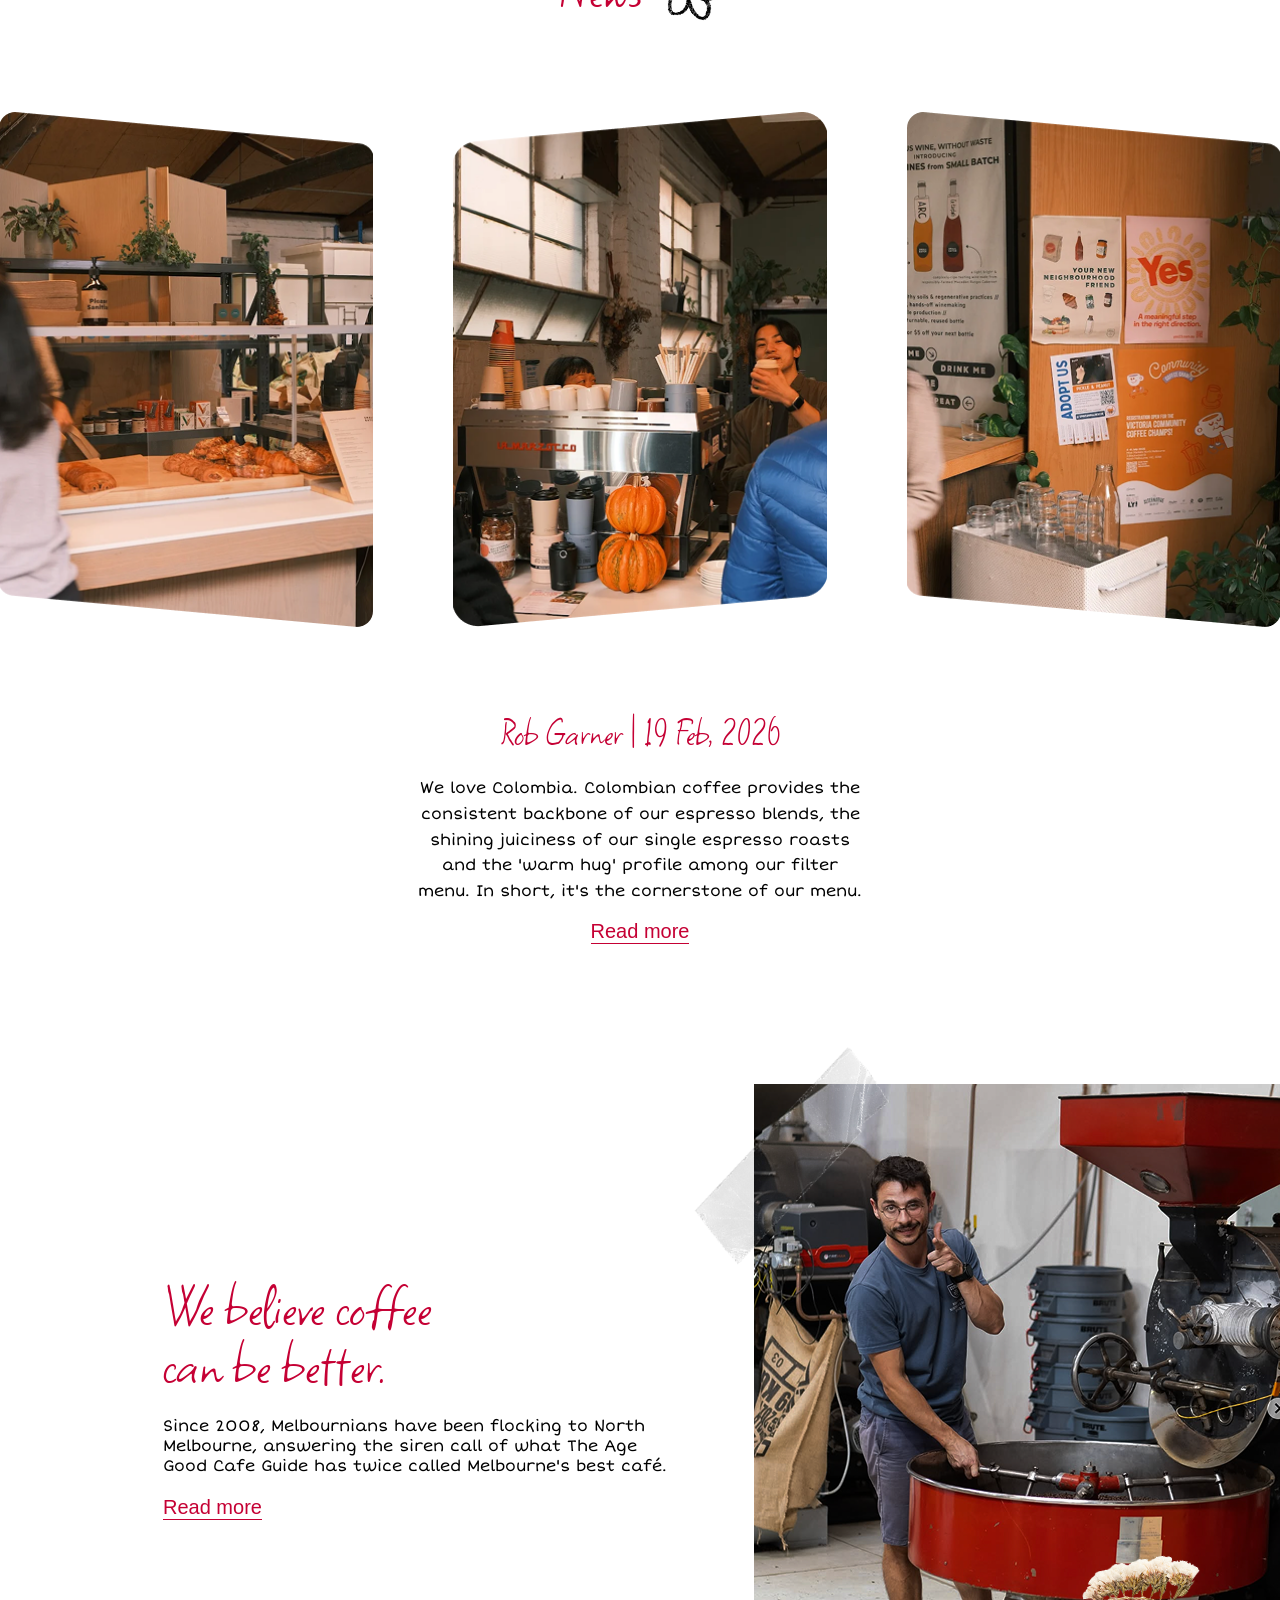
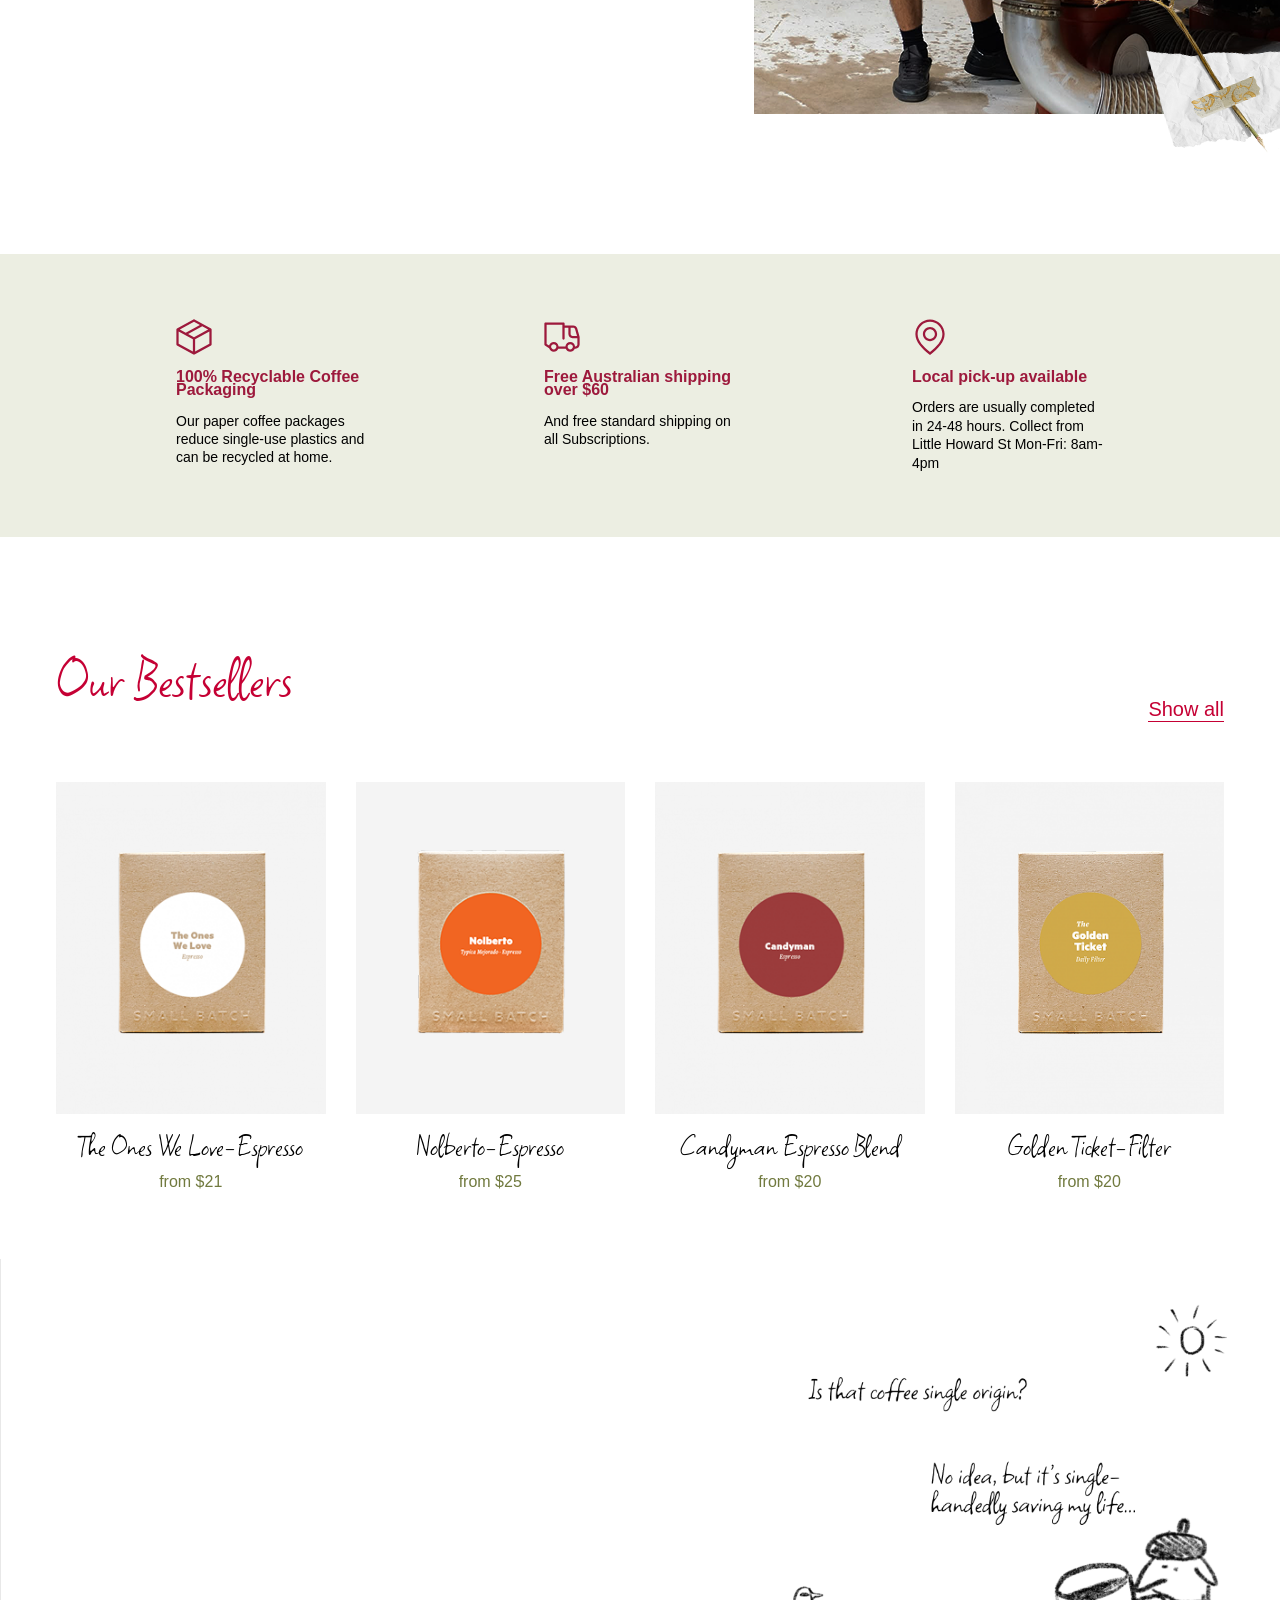
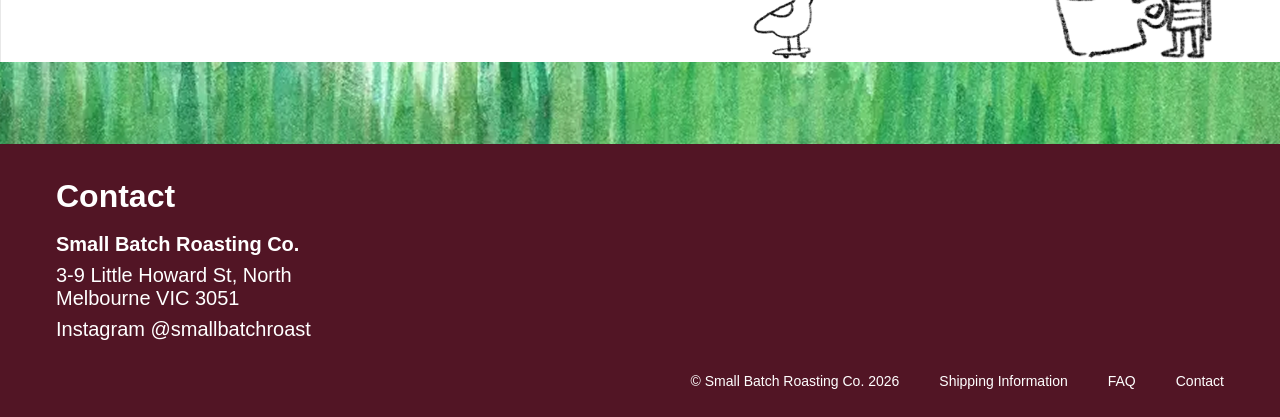
==== commit 6e0b0f8a: "adding hamburger and search to product pages as well as tweaking adaptability of home page" ====
--- a/Folder/index.html
+++ b/Folder/index.html
@@ -7,6 +7,8 @@
     <link rel="stylesheet" href="styling.css" />
     <link href="https://fonts.googleapis.com/css2?family=Square+Peg&display=swap" rel="stylesheet" />
     <link href="https://fonts.googleapis.com/css2?family=Square+Peg&family=Short+Stack&display=swap" rel="stylesheet" />
+    <link rel="stylesheet" href="search-modal.css" />
+    <link rel="stylesheet" href="responsive.css" />
 </head>
 <body>
       <header>
@@ -44,6 +46,16 @@
         </button>
       </div>
 
+      <button class="nav-hamburger" id="nav-hamburger" aria-label="Open menu" aria-expanded="false">
+        <span></span>
+        <span></span>
+        <span></span>
+      </button>
+
+      <button class="nav-search-mobile" aria-label="Search">
+        <img src="search.svg" alt="" />
+      </button>
+
     </nav>
   </header>
 
@@ -206,5 +218,81 @@
 
 </footer>
 
+<nav class="nav-drawer" id="nav-drawer" aria-label="Mobile menu">
+  <button class="nav-drawer__close" id="nav-drawer-close" aria-label="Close menu">×</button>
+  <ul class="nav-drawer__links">
+    <li><a href="#">Shop</a></li>
+    <li><a href="#">Coffee</a>
+      <ul class="nav-drawer__sub">
+        <li><a href="productsAll.html">All</a></li>
+        <li><a href="productsEspresso.html">Espresso</a></li>
+        <li><a href="productsFilter.html">Filter</a></li>
+        <li><a href="productsBundles.html">Bundles</a></li>
+        <li><a href="productsDecaf.html">Decaf</a></li>
+      </ul>
+    </li>
+    <li><a href="#">Locate</a></li>
+    <li><a href="#">About</a></li>
+  </ul>
+</nav>
+
+<div class="search-overlay" id="search-overlay" role="dialog" aria-modal="true" aria-label="Search" hidden>
+  <div class="search-modal">
+ 
+    <!-- Search input row -->
+    <div class="search-modal__header">
+      <label class="search-modal__icon" for="search-input" aria-label="Search">
+        <img src="search.svg" alt="" aria-hidden="true" />
+      </label>
+      <input
+        class="search-modal__input"
+        id="search-input"
+        type="search"
+        placeholder="Search"
+        autocomplete="off"
+        aria-label="Search products"
+      />
+      <button class="search-modal__close" id="search-close" aria-label="Close search">
+        <img src="close.svg" alt="" aria-hidden="true" />
+      </button>
+    </div>
+ 
+    <!-- Scrollable body -->
+    <div class="search-modal__body" id="search-modal-body">
+ 
+      <!-- Recently Viewed -->
+      <section class="search-section" id="search-recently-viewed" aria-labelledby="recently-viewed-heading">
+        <h2 class="search-section__heading" id="recently-viewed-heading">Recently Viewed</h2>
+        <ul class="search-products-grid" id="search-recent-list" aria-label="Recently viewed products">
+          <!-- Populated by JS -->
+        </ul>
+      </section>
+ 
+      <!-- Search Results (shown when typing) -->
+      <section class="search-section" id="search-results-section" aria-labelledby="search-results-heading" hidden>
+        <h2 class="search-section__heading" id="search-results-heading">Results</h2>
+        <ul class="search-products-grid" id="search-results-list" aria-label="Search results">
+          <!-- Populated by JS -->
+        </ul>
+        <p class="search-no-results" id="search-no-results" hidden>No products found.</p>
+      </section>
+ 
+      <!-- Discover -->
+      <section class="search-section" id="search-discover" aria-labelledby="discover-heading">
+        <h2 class="search-section__heading" id="discover-heading">Discover</h2>
+        <ul class="search-products-grid" id="search-discover-list" aria-label="Discover products">
+          <!-- Populated by JS -->
+        </ul>
+      </section>
+ 
+    </div>
+  </div>
+</div>
+
+<script src="products-data.js"></script>
+<script src="cart-store.js"></script>
+<script src="nav-cart.js"></script>
+<script src="search-modal.js"></script>
+<script src="hamburger.js"></script>
 </body>
 </html>
--- a/Folder/styling.css
+++ b/Folder/styling.css
@@ -2,6 +2,15 @@
   margin: 0;
   padding: 0;
   box-sizing: border-box;
+}
+
+html, body {
+  overflow-x: hidden;
+  width: 100%;
+}
+
+[hidden] {
+  display: none !important;
 }
 
 header {
@@ -665,6 +674,7 @@
   display: flex;
   align-items: center;
   justify-content: center;
+  padding-bottom: 3px;
 }
 
 .product-card__bag img {
@@ -913,6 +923,7 @@
   flex: 1;
   display: flex;
   flex-direction: column;
+  padding-left: 40px;
 }
 
 .pdp-timeline-block {
@@ -973,7 +984,7 @@
   font-family: 'Sinhala Sangam MN', 'Noto Sans', sans-serif;
   font-size: 14px;
   color: #000;
-  line-height: 2;
+  line-height: 1.8;
 }
 
 .pdp-sourcing-details strong {
@@ -1019,7 +1030,7 @@
 }
 
 .pdp-about__body {
-  font-family: 'Sinhala Sangam MN', 'Noto Sans', sans-serif;
+  font-family: 'Square Peg', cursive;
   font-size: 24px;
   color: #000;
   line-height: 1.02;
@@ -1027,24 +1038,9 @@
   width: 100%;
 }
 
-.pdp-about__photo {
-  width: 100%;
-}
-
-.pdp-polaroid {
-  position: relative;
+.pdp-about__img {
   width: 100%;
   height: 330px;
-  overflow: hidden;
-}
-
-.pdp-polaroid__tape {
-  display: none;
-}
-
-.pdp-polaroid__img {
-  width: 100%;
-  height: 100%;
   object-fit: cover;
   display: block;
 }
@@ -1091,8 +1087,8 @@
 }
 
 .pdp-accordion__btn img {
-  width: 16px;
-  height: 16px;
+  width: 24px;
+  height: 24px;
   transition: transform 0.2s;
 }
 
@@ -1184,18 +1180,18 @@
 
   .pdp-image-panel__img {
     position: absolute;
-    left: 56px;
+    left: 15px;
     top: 0;
-    width: 563px;
-    height: 622px;
+    width: 644px;
+    height: 100%;
     object-fit: contain;
     object-position: center center;
     display: block;
-    padding: 40px;
+    padding: 0;
   }
 
   .pdp-content-panel {
-  padding: 124px 56px 100px 80px;
+    padding: 124px 56px 100px 80px;
   }
 
   .pdp-block {
@@ -1291,63 +1287,51 @@
   }
 
   .pdp-about {
+    display: flex;
     flex-direction: row;
-    align-items: flex-start;
-    padding: 80px 56px 80px 163px;
+    align-items: center;
+    height: auto;
+    padding: 100px 56px 100px 161px;
     gap: 80px;
+    background: #f2ede2;
+    margin-top: 0;
+    margin-bottom: 0;
+    position: static;
   }
 
   .pdp-about__text {
-    gap: 20px;
-    max-width: 514px;
+    position: static;
+    width: 514px;
+    display: flex;
+    flex-direction: column;
+    gap: 24px;
     flex-shrink: 0;
   }
 
   .pdp-about__heading {
+    font-family: 'Square Peg', cursive;
     font-size: 64px;
+    color: #717a3f;
+    font-weight: normal;
+    line-height: 0.82;
     text-align: left;
   }
 
   .pdp-about__body {
-  font-family: 'Square Peg', cursive;
-  font-size: 36px;
-  color: #000;
-  line-height: 1.02;
-  text-align: left;
-  width: 100%;
-  } 
-
-  .pdp-about__photo {
-    flex: 1;
-    display: flex;
-    justify-content: center;
-  }
-
-  .pdp-polaroid {
-    width: 502px;
-    height: 656px;
-    background: #fff;
-    box-shadow: -11px 20px 22px 0 rgba(0,0,0,0.2);
-    padding: 82px 27px 27px;
-    overflow: visible;
-  }
-
-  .pdp-polaroid__tape {
-    display: block;
-    position: absolute;
-    top: 0;
-    left: 50%;
-    transform: translateX(-50%);
-    width: 80px;
-    height: 40px;
-    background: #dddad0;
-    opacity: 0.8;
-  }
-
-  .pdp-polaroid__img {
-    width: 100%;
-    height: 100%;
+    font-family: 'Square Peg', cursive;
+    font-size: 36px;
+    color: #000;
+    line-height: 1.02;
+    text-align: left;
+    width: 514px;
+  }
+
+  .pdp-about__img {
+    position: static;
+    width: 542px;
+    height: 542px;
     object-fit: cover;
+    flex-shrink: 0;
   }
 
   .pdp-more-info {
@@ -1375,12 +1359,17 @@
   }
 
   .pdp-recommended {
-    padding: 80px 42px;
-    gap: 60px;
+    padding: 120px 42px 80px;
+    gap: 10px;
+    display: flex;
+    flex-direction: column;
+    align-items: center;
   }
 
   .pdp-recommended__heading {
     font-size: 64px;
+    padding-left: 0;
+    align-self: flex-start;
     padding-left: 34px;
   }
 
@@ -1389,6 +1378,7 @@
     grid-template-columns: repeat(4, 309px);
     gap: 40px;
     overflow-x: visible;
+    justify-content: center;
   }
 
   #pdp-recommended-grid .product-card {
@@ -1447,4 +1437,1731 @@
 
 .pdp-page {
   background: #f2ede2;
-}+}
+
+/* ══════════════════════════════════════════════════
+   CART PAGE
+   ══════════════════════════════════════════════════ */
+
+.cart-page {
+  min-height: 60vh;
+  padding: 48px 56px 80px;
+  display: flex;
+  flex-direction: column;
+  gap: 0;
+}
+
+/* ── Header ────────────────────────────────────── */
+.cart-header {
+  display: flex;
+  flex-direction: column;
+  gap: 8px;
+  margin-bottom: 48px;
+}
+
+.cart-heading {
+  font-family: 'Square Peg', cursive;
+  font-size: 64px;
+  font-weight: normal;
+  color: #717a3f;
+  line-height: 1;
+}
+
+.cart-continue {
+  font-family: 'Square Peg', cursive;
+  font-size: 24px;
+  color: #717a3f;
+  text-decoration: underline;
+  text-underline-offset: 4px;
+  width: fit-content;
+}
+
+/* ── Table ─────────────────────────────────────── */
+.cart-table {
+  display: flex;
+  flex-direction: column;
+  margin-bottom: 48px;
+}
+
+.cart-table__head {
+  display: grid;
+  grid-template-columns: 1fr 200px 220px 160px 48px;
+  align-items: center;
+  padding-bottom: 12px;
+  font-family: 'Sinhala Sangam MN', 'Noto Sans', sans-serif;
+  font-size: 16px;
+  color: #000;
+}
+
+.cart-table__divider {
+  border: none;
+  border-top: 1px solid #dfdfdf;
+  margin: 0 0 0;
+}
+
+/* Column alignment helpers */
+.cart-col--product { /* spans image + name in head */ }
+.cart-col--size    { }
+.cart-col--qty     { }
+.cart-col--price   { text-align: right; padding-right: 16px; }
+
+/* ── Cart Items List ────────────────────────────── */
+.cart-items {
+  list-style: none;
+  display: flex;
+  flex-direction: column;
+}
+
+.cart-item {
+  display: grid;
+  grid-template-columns: 160px 1fr 200px 220px 160px 48px;
+  align-items: center;
+  border-bottom: 1px solid #dfdfdf;
+  padding: 16px 0;
+  gap: 0;
+}
+
+.cart-item__image {
+  width: 160px;
+  height: 160px;
+  background: #f4f4f4;
+  flex-shrink: 0;
+  overflow: hidden;
+}
+
+.cart-item__image img {
+  width: 100%;
+  height: 100%;
+  object-fit: cover;
+  display: block;
+}
+
+.cart-item__name {
+  font-family: 'Square Peg', cursive;
+  font-size: 28px;
+  font-weight: normal;
+  color: #000;
+  padding-left: 24px;
+  line-height: 1.2;
+}
+
+/* ── Select Dropdowns ───────────────────────────── */
+.cart-select-wrapper {
+  position: relative;
+  display: inline-flex;
+  align-items: center;
+  width: fit-content;
+}
+
+.cart-select {
+  appearance: none;
+  -webkit-appearance: none;
+  height: 40px;
+  padding: 0 40px 0 16px;
+  border: 1px solid #c50034;
+  border-radius: 0;
+  font-family: 'Sinhala Sangam MN', 'Noto Sans', sans-serif;
+  font-size: 14px;
+  color: #000;
+  background: #fff;
+  cursor: pointer;
+  min-width: 120px;
+}
+
+.cart-select--qty {
+  min-width: 110px;
+  border-color: #c50034;
+}
+
+.cart-select__arrow {
+  position: absolute;
+  right: 12px;
+  width: 14px;
+  height: 14px;
+  pointer-events: none;
+}
+
+/* ── Item Price ─────────────────────────────────── */
+.cart-item__price {
+  font-family: 'Sinhala Sangam MN', 'Noto Sans', sans-serif;
+  font-size: 16px;
+  color: #000;
+  text-align: right;
+  padding-right: 16px;
+}
+
+/* ── Remove Button ──────────────────────────────── */
+.cart-item__remove {
+  background: none;
+  border: none;
+  cursor: pointer;
+  padding: 0;
+  display: flex;
+  align-items: center;
+  justify-content: center;
+  width: 32px;
+  height: 32px;
+  margin-left: auto;
+  opacity: 0.7;
+  transition: opacity 0.15s;
+}
+
+.cart-item__remove:hover {
+  opacity: 1;
+}
+
+.cart-item__remove img {
+  width: 20px;
+  height: 20px;
+}
+
+/* ── Summary ────────────────────────────────────── */
+.cart-summary {
+  display: flex;
+  flex-direction: column;
+  align-items: flex-end;
+  gap: 16px;
+  margin-top: 16px;
+}
+
+.cart-summary__row {
+  display: flex;
+  align-items: baseline;
+  gap: 24px;
+}
+
+.cart-summary__label {
+  font-family: 'Sinhala Sangam MN', 'Noto Sans', sans-serif;
+  font-size: 20px;
+  color: #000;
+}
+
+.cart-summary__amount {
+  font-family: 'Sinhala Sangam MN', 'Noto Sans', sans-serif;
+  font-size: 40px;
+  font-weight: 700;
+  color: #000;
+}
+
+.cart-checkout-btn {
+  height: 52px;
+  width: 380px;
+  background: #b7556f;
+  border: none;
+  border-radius: 26px;
+  font-family: 'Sinhala Sangam MN', 'Noto Sans', sans-serif;
+  font-size: 18px;
+  color: #fff;
+  cursor: pointer;
+  letter-spacing: 0.04em;
+  transition: background 0.15s;
+}
+
+.cart-checkout-btn:hover {
+  background: #a04460;
+}
+
+.cart-summary__note {
+  font-family: 'Sinhala Sangam MN', 'Noto Sans', sans-serif;
+  font-size: 13px;
+  color: #000;
+  font-style: italic;
+  text-align: right;
+}
+
+/* ── Empty cart ─────────────────────────────────── */
+.cart-empty-state {
+  display: flex;
+  flex-direction: column;
+  align-items: center;
+  justify-content: center;
+  gap: 24px;
+  min-height: 60vh;
+}
+
+.cart-empty-state__icon {
+  width: 80px;
+  height: 80px;
+  object-fit: contain;
+  opacity: 0.7;
+}
+
+.cart-empty-state__msg {
+  font-family: 'Square Peg', cursive;
+  font-size: 48px;
+  font-weight: normal;
+  color: #000;
+  text-align: center;
+}
+
+.cart-empty-state__btn {
+  display: flex;
+  align-items: center;
+  justify-content: center;
+  width: 380px;
+  height: 52px;
+  background: #b7556f;
+  border-radius: 26px;
+  font-family: 'Sinhala Sangam MN', 'Noto Sans', sans-serif;
+  font-size: 16px;
+  color: #fff;
+  text-decoration: none;
+  letter-spacing: 0.04em;
+  transition: background 0.15s;
+}
+
+.cart-empty-state__btn:hover {
+  background: #a04460;
+}
+
+/* ── Nav bag count badge ─────────────────────────── */
+.nav-bag-wrapper {
+  position: relative;
+  display: inline-flex;
+}
+
+.nav-bag-count {
+  position: absolute;
+  top: 50%;
+  left: 50%;
+  transform: translate(-50%, -40%);
+  color: #000;
+  text-align: center;
+  font-family: 'Sinhala Sangam MN', 'Noto Sans', sans-serif;
+  font-size: 15px;
+  font-style: normal;
+  font-weight: 400;
+  line-height: normal;
+  pointer-events: none;
+}
+
+.cart-page ~ .site-footer .footer-scene,
+.cart-page ~ .site-footer .footer-grass {
+  display: none;
+}
+
+/* ══════════════════════════════════════════════════
+   CHECKOUT PAGE
+   ══════════════════════════════════════════════════ */
+ 
+.checkout-page {
+  display: grid;
+  grid-template-columns: 1fr 1fr;
+  gap: 80px;
+  padding: 48px 80px 80px;
+  min-height: 80vh;
+  align-items: start;
+}
+ 
+/* ── Heading ────────────────────────────────────── */
+.checkout-heading {
+  font-family: 'Square Peg', cursive;
+  font-size: 64px;
+  font-weight: normal;
+  color: #000;
+  line-height: 1;
+  margin-bottom: 32px;
+}
+ 
+/* ── Ship / Pickup Toggle ───────────────────────── */
+.checkout-toggle {
+  display: flex;
+  width: 100%;
+  height: 72.431px;
+  padding: 3.622px 3.622px 3.622px 3.622px;
+  align-items: center;
+  gap: 0;
+  border-radius: 19.315px;
+  background: #DFDFDF;
+  margin-bottom: 32px;
+}
+ 
+.checkout-toggle__btn {
+  flex: 1;
+  display: flex;
+  align-items: center;
+  justify-content: center;
+  gap: 8px;
+  height: 100%;
+  border: none;
+  border-radius: 15.693px;
+  background: none;
+  font-family: 'Sinhala Sangam MN', 'Noto Sans', sans-serif;
+  font-size: 16px;
+  color: #000;
+  cursor: pointer;
+  transition: background 0.15s;
+}
+ 
+.checkout-toggle__btn img {
+  width: 18px;
+  height: 18px;
+  filter: brightness(0);
+}
+ 
+.checkout-toggle__btn--active {
+  background: #fff;
+  box-shadow: 0 1px 4px rgba(0,0,0,0.12);
+}
+ 
+/* ── Form Fields ────────────────────────────────── */
+.checkout-field {
+  display: flex;
+  flex-direction: column;
+  gap: 6px;
+  margin-bottom: 16px;
+}
+ 
+.checkout-field-row {
+  display: grid;
+  grid-template-columns: 1fr 1fr;
+  gap: 16px;
+}
+ 
+.checkout-label {
+  font-family: 'Sinhala Sangam MN', 'Noto Sans', sans-serif;
+  font-size: 14px;
+  font-weight: 700;
+  color: #9D193C;
+}
+ 
+.checkout-label--optional span {
+  font-weight: 400;
+  color: #717a3f;
+}
+ 
+.checkout-input {
+  height: 44px;
+  padding: 0 14px;
+  border: 1px solid #dfdfdf;
+  border-radius: 4px;
+  font-family: 'Sinhala Sangam MN', 'Noto Sans', sans-serif;
+  font-size: 15px;
+  color: #000;
+  background: #fff;
+  width: 100%;
+  outline: none;
+  transition: border-color 0.15s;
+}
+ 
+.checkout-input:focus {
+  border-color: #9D193C;
+}
+ 
+/* Select wrapper */
+.checkout-select-wrapper {
+  position: relative;
+}
+ 
+.checkout-select {
+  appearance: none;
+  -webkit-appearance: none;
+  padding-right: 36px;
+  cursor: pointer;
+}
+ 
+.checkout-select__arrow {
+  position: absolute;
+  right: 12px;
+  top: 50%;
+  transform: translateY(-50%);
+  width: 14px;
+  height: 14px;
+  pointer-events: none;
+}
+ 
+/* ── Shipping Method ────────────────────────────── */
+.checkout-shipping-method {
+  margin-top: 8px;
+}
+ 
+.checkout-shipping-heading {
+  font-family: 'Sinhala Sangam MN', 'Noto Sans', sans-serif;
+  font-size: 18px;
+  font-weight: 700;
+  color: #000;
+  margin-bottom: 12px;
+}
+ 
+.checkout-shipping-option {
+  display: flex;
+  align-items: center;
+  gap: 12px;
+  padding: 14px 16px;
+  border: 1px solid #dfdfdf;
+  border-radius: 8px;
+  margin-bottom: 10px;
+  cursor: pointer;
+  background: #f4f4f4;
+  transition: border-color 0.15s;
+}
+ 
+.checkout-shipping-option--selected {
+  border-color: #9D193C;
+  background: #fff;
+}
+ 
+.checkout-shipping-option input[type="radio"] {
+  accent-color: #9D193C;
+  width: 18px;
+  height: 18px;
+  flex-shrink: 0;
+}
+ 
+.checkout-shipping-option__info {
+  display: flex;
+  flex-direction: column;
+  gap: 2px;
+  flex: 1;
+}
+ 
+.checkout-shipping-option__name {
+  font-family: 'Sinhala Sangam MN', 'Noto Sans', sans-serif;
+  font-size: 15px;
+  font-weight: 700;
+  color: #000;
+}
+ 
+.checkout-shipping-option__sub {
+  font-family: 'Sinhala Sangam MN', 'Noto Sans', sans-serif;
+  font-size: 13px;
+  color: #555;
+}
+ 
+.checkout-shipping-option__price {
+  font-family: 'Sinhala Sangam MN', 'Noto Sans', sans-serif;
+  font-size: 15px;
+  font-weight: 700;
+  color: #000;
+}
+ 
+/* ── Pickup note ────────────────────────────────── */
+.checkout-pickup-note {
+  font-family: 'Sinhala Sangam MN', 'Noto Sans', sans-serif;
+  font-size: 15px;
+  color: #000;
+  line-height: 1.6;
+  margin-bottom: 24px;
+  padding: 16px;
+  background: #eceee2;
+  border-radius: 8px;
+}
+ 
+/* ── Order Summary Column ───────────────────────── */
+.checkout-summary-col {
+  display: flex;
+  flex-direction: column;
+  gap: 0;
+  padding-top: 96px;
+}
+ 
+.checkout-summary-heading {
+  font-family: 'Sinhala Sangam MN', 'Noto Sans', sans-serif;
+  font-size: 20px;
+  font-weight: 700;
+  color: #000;
+  margin-bottom: 20px;
+}
+ 
+/* ── Summary Items ──────────────────────────────── */
+.checkout-summary-items {
+  list-style: none;
+  display: flex;
+  flex-direction: column;
+  gap: 16px;
+  margin-bottom: 24px;
+}
+ 
+.checkout-summary-item {
+  display: flex;
+  align-items: center;
+  gap: 16px;
+}
+ 
+.checkout-summary-item__img-wrap {
+  position: relative;
+  width: 64px;
+  height: 64px;
+  background: #f4f4f4;
+  border-radius: 6px;
+  flex-shrink: 0;
+  overflow: visible;
+}
+ 
+.checkout-summary-item__img-wrap img {
+  width: 100%;
+  height: 100%;
+  object-fit: cover;
+  border-radius: 6px;
+  display: block;
+}
+ 
+.checkout-summary-item__qty {
+  position: absolute;
+  top: -8px;
+  right: -8px;
+  width: 20px;
+  height: 20px;
+  background: #3d3d3d;
+  color: #fff;
+  border-radius: 50%;
+  font-family: 'Sinhala Sangam MN', 'Noto Sans', sans-serif;
+  font-size: 11px;
+  font-weight: 700;
+  display: flex;
+  align-items: center;
+  justify-content: center;
+}
+ 
+.checkout-summary-item__info {
+  flex: 1;
+  display: flex;
+  flex-direction: column;
+  gap: 4px;
+}
+ 
+.checkout-summary-item__name {
+  font-family: 'Sinhala Sangam MN', 'Noto Sans', sans-serif;
+  font-size: 15px;
+  font-weight: 700;
+  color: #000;
+}
+ 
+.checkout-summary-item__size {
+  font-family: 'Sinhala Sangam MN', 'Noto Sans', sans-serif;
+  font-size: 13px;
+  color: #555;
+}
+ 
+.checkout-summary-item__price {
+  font-family: 'Sinhala Sangam MN', 'Noto Sans', sans-serif;
+  font-size: 15px;
+  color: #000;
+}
+ 
+/* ── Totals ─────────────────────────────────────── */
+.checkout-summary-totals {
+  display: flex;
+  flex-direction: column;
+  gap: 10px;
+  border-top: 1px solid #dfdfdf;
+  padding-top: 16px;
+  margin-bottom: 24px;
+}
+ 
+.checkout-summary-row {
+  display: flex;
+  justify-content: space-between;
+  font-family: 'Sinhala Sangam MN', 'Noto Sans', sans-serif;
+  font-size: 15px;
+  color: #000;
+}
+ 
+.checkout-summary-row--total {
+  font-size: 20px;
+  font-weight: 700;
+  margin-top: 8px;
+  padding-top: 12px;
+  border-top: 1px solid #dfdfdf;
+}
+ 
+.checkout-total-currency {
+  font-size: 14px;
+  font-weight: 400;
+  color: #555;
+  margin-right: 6px;
+}
+ 
+.checkout-total-amount {
+  font-size: 28px;
+  font-weight: 700;
+}
+ 
+/* ── Proceed Button ─────────────────────────────── */
+.checkout-proceed-btn {
+  width: 100%;
+  height: 52px;
+  background: #b7556f;
+  border: none;
+  border-radius: 26px;
+  font-family: 'Sinhala Sangam MN', 'Noto Sans', sans-serif;
+  font-size: 16px;
+  color: #fff;
+  cursor: pointer;
+  letter-spacing: 0.04em;
+  transition: background 0.15s;
+  margin-bottom: 32px;
+}
+ 
+.checkout-proceed-btn:hover {
+  background: #a04460;
+}
+
+/* ══════════════════════════════════════════════════
+   PAYMENT PAGE
+   ══════════════════════════════════════════════════ */
+
+.payment-page {
+  background: #f2ede2;
+}
+
+.payment-main {
+  min-height: 80vh;
+  display: flex;
+  flex-direction: column;
+  align-items: center;
+  padding: 48px 56px 80px;
+  position: relative;
+}
+
+/* ── Heading ────────────────────────────────────── */
+.payment-heading {
+  font-family: 'Square Peg', cursive;
+  font-size: 80px;
+  font-weight: normal;
+  color: #717a3f;
+  line-height: 1;
+  margin-bottom: 32px;
+  text-align: center;
+}
+
+/* ── Card container — now just a column with gaps ── */
+.payment-card {
+  width: 100%;
+  max-width: 380px;
+  display: flex;
+  flex-direction: column;
+  gap: 8px;
+}
+
+/* ── Email field ────────────────────────────────── */
+.payment-email-field {
+  display: flex;
+  flex-direction: column;
+  gap: 4px;
+  padding: 14px 16px;
+  background: #fff;
+  border-radius: 8px;
+  border: 1px solid #dfdfdf;
+}
+
+.payment-email-label {
+  font-family: 'Sinhala Sangam MN', 'Noto Sans', sans-serif;
+  font-size: 13px;
+  font-weight: 700;
+  color: #000;
+}
+
+.payment-email-input {
+  border: none;
+  outline: none;
+  font-family: 'Sinhala Sangam MN', 'Noto Sans', sans-serif;
+  font-size: 15px;
+  color: #000;
+  background: transparent;
+  width: 100%;
+}
+
+.payment-email-input::placeholder {
+  color: #aaa;
+}
+
+/* ── Payment method tabs ────────────────────────── */
+.payment-tabs {
+  display: flex;
+  background: #fff;
+  border-radius: 8px;
+  border: 1px solid #dfdfdf;
+  overflow: hidden;
+}
+
+.payment-tab {
+  flex: 1;
+  display: flex;
+  flex-direction: column;
+  align-items: center;
+  justify-content: center;
+  gap: 4px;
+  padding: 10px 4px;
+  border: none;
+  border-top: 2px solid transparent;
+  background: none;
+  cursor: pointer;
+  font-family: 'Sinhala Sangam MN', 'Noto Sans', sans-serif;
+  font-size: 12px;
+  color: #555;
+  transition: color 0.15s, border-color 0.15s;
+}
+
+.payment-tab img {
+  width: 24px;
+  height: 24px;
+  object-fit: contain;
+}
+
+.payment-tab--active {
+  color: #675dff;
+  border-top-color: #675dff;
+}
+
+.payment-tab--more {
+  flex: 0;
+  padding: 10px 12px;
+  font-size: 18px;
+  color: #555;
+  border-top: 2px solid transparent;
+}
+
+/* ── Panel ──────────────────────────────────────── */
+.payment-panel {
+  background: #fff;
+  border-radius: 8px;
+  border: 1px solid #dfdfdf;
+  overflow: hidden;
+}
+
+.payment-panel--hidden {
+  display: none;
+}
+
+.payment-redirect-note {
+  padding: 24px 16px;
+  font-family: 'Sinhala Sangam MN', 'Noto Sans', sans-serif;
+  font-size: 14px;
+  color: #555;
+}
+
+/* ── Fields inside panel ────────────────────────── */
+.payment-field {
+  display: flex;
+  flex-direction: column;
+  gap: 4px;
+  padding: 12px 16px;
+  border-bottom: 1px solid #dfdfdf;
+}
+
+.payment-field:last-child {
+  border-bottom: none;
+}
+
+.payment-field-row {
+  display: grid;
+  grid-template-columns: 1fr 1fr;
+}
+
+.payment-field-row .payment-field {
+  border-bottom: 1px solid #dfdfdf;
+}
+
+.payment-field-row .payment-field:first-child {
+  border-right: 1px solid #dfdfdf;
+}
+
+.payment-field__label {
+  font-family: 'Sinhala Sangam MN', 'Noto Sans', sans-serif;
+  font-size: 13px;
+  font-weight: 700;
+  color: #000;
+}
+
+.payment-field__row {
+  display: flex;
+  align-items: center;
+  justify-content: space-between;
+  gap: 8px;
+}
+
+.payment-field__input {
+  border: none;
+  outline: none;
+  font-family: 'Sinhala Sangam MN', 'Noto Sans', sans-serif;
+  font-size: 15px;
+  color: #000;
+  background: transparent;
+  width: 100%;
+}
+
+.payment-field__input::placeholder {
+  color: #aaa;
+}
+
+/* Card brand icons */
+.payment-card-icons {
+  display: flex;
+  align-items: center;
+  gap: 4px;
+  flex-shrink: 0;
+}
+
+.payment-card-icons img {
+  height: 20px;
+  width: auto;
+}
+
+/* CVC icon */
+.payment-cvc-icon {
+  width: 30px;
+  height: 22px;
+  object-fit: contain;
+  flex-shrink: 0;
+  align-self: center;
+}
+
+/* Select */
+.payment-select-wrapper {
+  position: relative;
+  display: flex;
+  align-items: center;
+}
+
+.payment-select {
+  appearance: none;
+  -webkit-appearance: none;
+  padding-right: 28px;
+  cursor: pointer;
+}
+
+.payment-select__arrow {
+  position: absolute;
+  right: 0;
+  width: 14px;
+  height: 14px;
+  pointer-events: none;
+}
+
+/* ── Confirm button ─────────────────────────────── */
+.payment-confirm-btn {
+  width: 100%;
+  max-width: 380px;
+  height: 52px;
+  background: #717a3f;
+  border: none;
+  border-radius: 26px;
+  font-family: 'Sinhala Sangam MN', 'Noto Sans', sans-serif;
+  font-size: 16px;
+  color: #fff;
+  cursor: pointer;
+  letter-spacing: 0.04em;
+  margin-top: 8px;
+  transition: background 0.15s;
+}
+
+.payment-confirm-btn:hover {
+  background: #5a6230;
+}
+
+
+/* ── Payment page footer (no grass/scene) ───────── */
+.payment-page ~ .site-footer .footer-scene,
+.payment-page ~ .site-footer .footer-grass {
+  display: none;
+}
+
+/* ══════════════════════════════════════════════════
+   CONFIRMATION PAGE
+   ══════════════════════════════════════════════════ */
+
+.confirmation-page {
+  background: #f2ede2;
+}
+
+.confirmation-main {
+  display: flex;
+  flex-direction: column;
+  align-items: center;
+  padding: 60px 56px 80px;
+}
+
+/* ── Hero ───────────────────────────────────────── */
+.confirmation-hero {
+  display: flex;
+  flex-direction: column;
+  align-items: center;
+  text-align: center;
+  gap: 16px;
+  margin-bottom: 48px;
+}
+
+.confirmation-logo {
+  width: 80px;
+  height: 80px;
+  object-fit: contain;
+}
+
+.confirmation-heading {
+  font-family: 'Square Peg', cursive;
+  font-size: 56px;
+  font-weight: normal;
+  color: #c50034;
+  line-height: 1.1;
+  max-width: 600px;
+}
+
+.confirmation-subtext {
+  font-family: 'Sinhala Sangam MN', 'Noto Sans', sans-serif;
+  font-size: 16px;
+  color: #000;
+  line-height: 1.6;
+  max-width: 340px;
+  text-align: center;
+}
+
+.confirmation-bird {
+  width: 78.558px;
+  height: 85.7px;
+  object-fit: contain;
+  margin-top: 8px;
+}
+
+/* ── Summary section ────────────────────────────── */
+.confirmation-summary {
+  display: flex;
+  flex-direction: column;
+  gap: 0;
+  width: 100%;
+  max-width: 360px;
+}
+
+.confirmation-summary__heading {
+  font-family: 'Sinhala Sangam MN', 'Noto Sans', sans-serif;
+  font-size: 18px;
+  font-weight: 700;
+  color: #000;
+  margin-bottom: 16px;
+}
+
+/* ── Items list ─────────────────────────────────── */
+.confirmation-items {
+  list-style: none;
+  display: flex;
+  flex-direction: column;
+  gap: 12px;
+  margin-bottom: 24px;
+}
+
+.confirmation-item {
+  display: flex;
+  align-items: center;
+  gap: 16px;
+}
+
+.confirmation-item__img-wrap {
+  position: relative;
+  width: 72px;
+  height: 72px;
+  background: #f4f4f4;
+  border-radius: 6px;
+  flex-shrink: 0;
+  border: 1px solid #dfdfdf;
+}
+
+.confirmation-item__img-wrap img {
+  width: 100%;
+  height: 100%;
+  object-fit: cover;
+  border-radius: 6px;
+  display: block;
+}
+
+.confirmation-item__qty {
+  position: absolute;
+  top: -8px;
+  left: -8px;
+  width: 22px;
+  height: 22px;
+  background: #3d3d3d;
+  color: #fff;
+  border-radius: 50%;
+  font-family: 'Sinhala Sangam MN', 'Noto Sans', sans-serif;
+  font-size: 11px;
+  font-weight: 700;
+  display: flex;
+  align-items: center;
+  justify-content: center;
+}
+
+.confirmation-item__info {
+  flex: 1;
+  display: flex;
+  flex-direction: column;
+  gap: 4px;
+}
+
+.confirmation-item__name {
+  font-family: 'Sinhala Sangam MN', 'Noto Sans', sans-serif;
+  font-size: 15px;
+  font-weight: 700;
+  color: #000;
+}
+
+.confirmation-item__size {
+  font-family: 'Sinhala Sangam MN', 'Noto Sans', sans-serif;
+  font-size: 13px;
+  color: #555;
+}
+
+.confirmation-item__price {
+  font-family: 'Sinhala Sangam MN', 'Noto Sans', sans-serif;
+  font-size: 15px;
+  color: #000;
+}
+
+/* ── Totals ─────────────────────────────────────── */
+.confirmation-totals {
+  display: flex;
+  flex-direction: column;
+  gap: 10px;
+  border-top: 1px solid #c8c8c8;
+  padding-top: 16px;
+  margin-bottom: 24px;
+}
+
+.confirmation-totals__row {
+  display: flex;
+  justify-content: space-between;
+  font-family: 'Sinhala Sangam MN', 'Noto Sans', sans-serif;
+  font-size: 15px;
+  color: #000;
+}
+
+.confirmation-totals__row--total {
+  font-size: 20px;
+  font-weight: 700;
+  margin-top: 8px;
+  padding-top: 4px;
+}
+
+.confirmation-totals__currency {
+  font-size: 14px;
+  font-weight: 400;
+  color: #555;
+  margin-right: 6px;
+}
+
+.confirmation-totals__amount {
+  font-size: 28px;
+  font-weight: 700;
+}
+
+/* ── Back to home button ────────────────────────── */
+.confirmation-back-btn {
+  display: flex;
+  align-items: center;
+  justify-content: center;
+  width: 100%;
+  height: 52px;
+  background: #b7556f;
+  border-radius: 26px;
+  font-family: 'Sinhala Sangam MN', 'Noto Sans', sans-serif;
+  font-size: 16px;
+  font-weight: 700;
+  color: #fff;
+  text-decoration: none;
+  letter-spacing: 0.04em;
+  transition: background 0.15s;
+}
+
+.confirmation-back-btn:hover {
+  background: #a04460;
+}
+
+/* ── Footer (no grass/scene) ────────────────────── */
+.confirmation-page ~ .site-footer .footer-scene,
+.confirmation-page ~ .site-footer .footer-grass {
+  display: none;
+}
+
+/* ══════════════════════════════════════════════════
+   SEARCH MODAL
+   ══════════════════════════════════════════════════ */
+
+/* ── Overlay ────────────────────────────────────── */
+.search-overlay {
+  position: fixed;
+  inset: 0;
+  background: rgba(0, 0, 0, 0.45);
+  z-index: 500;
+  display: flex;
+  align-items: flex-start;
+  justify-content: center;
+  padding-top: 88px; /* clears the sticky nav */
+}
+
+/* ── Modal box ──────────────────────────────────── */
+.search-modal {
+  background: #fff;
+  width: 100%;
+  max-width: 700px;
+  border-radius: 16px;
+  overflow: hidden;
+  display: flex;
+  flex-direction: column;
+  max-height: calc(100vh - 88px - 40px);
+}
+
+/* ── Header row ─────────────────────────────────── */
+.search-modal__header {
+  display: flex;
+  align-items: center;
+  gap: 12px;
+  padding: 18px 24px;
+  border-bottom: 1px solid #f0f0f0;
+  flex-shrink: 0;
+}
+
+.search-modal__icon {
+  display: flex;
+  align-items: center;
+  flex-shrink: 0;
+  cursor: pointer;
+}
+
+.search-modal__icon img {
+  width: 22px;
+  height: 22px;
+}
+
+.search-modal__input {
+  flex: 1;
+  border: none;
+  outline: none;
+  font-family: 'Sinhala Sangam MN', 'Noto Sans', sans-serif;
+  font-size: 18px;
+  color: #000;
+  background: transparent;
+}
+
+.search-modal__input::placeholder {
+  color: #aaa;
+}
+
+/* hide browser's default clear button */
+.search-modal__input::-webkit-search-cancel-button {
+  display: none;
+}
+
+.search-modal__close {
+  background: none;
+  border: none;
+  cursor: pointer;
+  padding: 0;
+  display: flex;
+  align-items: center;
+  flex-shrink: 0;
+}
+
+.search-modal__close img {
+  width: 22px;
+  height: 22px;
+}
+
+/* ── Scrollable body ────────────────────────────── */
+.search-modal__body {
+  overflow-y: auto;
+  padding: 24px 24px 32px;
+  display: flex;
+  flex-direction: column;
+  gap: 32px;
+}
+
+/* ── Section ────────────────────────────────────── */
+.search-section__heading {
+  font-family: 'Sinhala Sangam MN', 'Noto Sans', sans-serif;
+  font-size: 14px;
+  font-weight: 700;
+  color: #000;
+  margin-bottom: 16px;
+  text-transform: none;
+  letter-spacing: 0;
+}
+
+/* ── Product grid ───────────────────────────────── */
+.search-products-grid {
+  display: grid;
+  grid-template-columns: repeat(4, 1fr);
+  gap: 16px;
+  list-style: none;
+}
+
+/* ── Product card ───────────────────────────────── */
+.search-product-card {
+  display: flex;
+  flex-direction: column;
+  gap: 8px;
+}
+
+.search-product-card__img-wrap {
+  position: relative;
+  background: #f4f4f4;
+  aspect-ratio: 1 / 1;
+  overflow: hidden;
+  border-radius: 4px;
+}
+
+.search-product-card__img-wrap img {
+  width: 100%;
+  height: 100%;
+  object-fit: cover;
+  display: block;
+}
+
+.search-product-card__quick-add {
+  position: absolute;
+  bottom: 8px;
+  left: 8px;
+  width: 36px;
+  height: 36px;
+  background: #fff;
+  border: none;
+  border-radius: 50%;
+  cursor: pointer;
+  display: flex;
+  align-items: center;
+  justify-content: center;
+  padding-bottom: 2px;
+  transition: transform 0.15s;
+}
+
+.search-product-card__quick-add:hover {
+  transform: scale(1.1);
+}
+
+.search-product-card__quick-add img {
+  width: 22px;
+  height: 22px;
+  object-fit: contain;
+}
+
+.search-product-card__name {
+  font-family: 'Square Peg', cursive;
+  font-size: 18px;
+  font-weight: normal;
+  color: #000;
+  line-height: 1.1;
+  text-align: center;
+  text-decoration: none;
+  display: block;
+}
+
+.search-product-card__name:hover {
+  text-decoration: underline;
+  text-underline-offset: 3px;
+}
+
+.search-product-card__price {
+  font-family: 'Sinhala Sangam MN', 'Noto Sans', sans-serif;
+  font-size: 13px;
+  color: #717a3f;
+  text-align: center;
+}
+
+/* ── No results ─────────────────────────────────── */
+.search-no-results {
+  font-family: 'Sinhala Sangam MN', 'Noto Sans', sans-serif;
+  font-size: 15px;
+  color: #555;
+  padding: 8px 0;
+}
+
+/* ══════════════════════════════════════════════════
+   RESPONSIVE / MOBILE STYLES
+   ══════════════════════════════════════════════════ */
+
+/* ── Hamburger button (hidden on desktop) ───────── */
+.nav-hamburger {
+  display: none;
+  flex-direction: column;
+  justify-content: center;
+  gap: 5px;
+  background: none;
+  border: none;
+  cursor: pointer;
+  padding: 4px;
+  z-index: 300;
+}
+
+.nav-hamburger span {
+  display: block;
+  width: 24px;
+  height: 2px;
+  background: #000;
+  border-radius: 2px;
+  transition: transform 0.25s, opacity 0.25s;
+}
+
+/* Animate to X when open */
+.nav-hamburger.is-open span:nth-child(1) {
+  transform: translateY(7px) rotate(45deg);
+}
+.nav-hamburger.is-open span:nth-child(2) {
+  opacity: 0;
+}
+.nav-hamburger.is-open span:nth-child(3) {
+  transform: translateY(-7px) rotate(-45deg);
+}
+
+/* ── Mobile nav drawer ──────────────────────────── */
+.nav-drawer {
+  display: none;
+  position: fixed;
+  top: 0;
+  left: 0;
+  width: 100%;
+  height: 100%;
+  background: #fff;
+  z-index: 250;
+  flex-direction: column;
+  padding: 100px 32px 48px;
+  overflow-y: auto;
+}
+
+.nav-drawer.is-open {
+  display: flex;
+}
+
+.nav-drawer__links {
+  list-style: none;
+  display: flex;
+  flex-direction: column;
+  gap: 0;
+}
+
+.nav-drawer__links li {
+  border-bottom: 1px solid #dfdfdf;
+}
+
+.nav-drawer__links a {
+  display: block;
+  padding: 18px 0;
+  font-family: 'Sinhala Sangam MN', 'Noto Sans', sans-serif;
+  font-size: 20px;
+  color: #717a3f;
+  text-decoration: none;
+}
+
+.nav-drawer__sub {
+  list-style: none;
+  padding: 0 0 12px 16px;
+  display: flex;
+  flex-direction: column;
+  gap: 0;
+}
+
+.nav-drawer__sub li {
+  border-bottom: none;
+}
+
+.nav-drawer__sub a {
+  font-size: 16px;
+  padding: 10px 0;
+  color: #000;
+}
+
+.nav-drawer__close {
+  position: absolute;
+  top: 24px;
+  right: 24px;
+  background: none;
+  border: none;
+  cursor: pointer;
+  font-size: 28px;
+  line-height: 1;
+  color: #000;
+}
+
+.nav-search-mobile {
+  display: none;
+  background: none;
+  border: none;
+  cursor: pointer;
+  padding: 0;
+}
+
+.nav-search-mobile img {
+  width: 22px;
+  height: 22px;
+}
+
+@media (max-width: 768px) {
+
+  /* ── Nav ──────────────────────────────────────── */
+  .nav-links {
+    display: none;
+  }
+
+  .nav-hamburger {
+    display: flex;
+  }
+
+  nav {
+    padding: 0 20px;
+    height: 64px;
+  }
+
+  .nav-logo img {
+    width: 64px;
+    height: 64px;
+    object-fit: contain;
+  }
+
+  .nav-icons {
+    gap: 36px;
+  }
+
+  .nav-icons img {
+    width: 22px;
+    height: 22px;
+  }
+
+  /* ── Hero ─────────────────────────────────────── */
+  .hero {
+    height: 500px;
+  }
+
+  .hero-text {
+    font-size: 96px;
+    line-height: 80px;
+    left: 24px;
+    bottom: 48px;
+  }
+
+  .hero-overlay {
+    width: 100%;
+    background: linear-gradient(to bottom, rgba(0,0,0,0.3), rgba(0,0,0,0.5));
+  }
+
+  /* ── Collections ──────────────────────────────── */
+  .collections {
+    padding: 32px 20px 40px;
+    gap: 24px;
+  }
+
+  .collections-heading {
+    font-size: 40px;
+  }
+
+  .collections-grid {
+    display: grid;
+    grid-template-columns: 1fr 1fr;
+    gap: 12px;
+  }
+
+  /* ── News ─────────────────────────────────────── */
+  .news {
+    padding: 40px 20px;
+    gap: 24px;
+  }
+
+  .news-heading {
+    font-size: 40px;
+  }
+
+  .news-flower {
+    width: 40px;
+    height: 40px;
+  }
+
+  .news-images {
+    flex-direction: row;
+    gap: 32px;
+    padding: 16px 24px 24px;
+    align-items: stretch;
+    justify-content: flex-start;
+    overflow-x: auto;
+    scroll-snap-type: x mandatory;
+    scroll-padding-left: 24px;
+    -webkit-overflow-scrolling: touch;
+  }
+
+  .news-images li {
+    width: 80%;
+    height: auto;
+    aspect-ratio: 374 / 515;
+    flex-shrink: 0;
+    scroll-snap-align: center;
+  }
+
+  .news-meta {
+    font-size: 28px;
+  }
+
+  .news-body {
+    font-size: 14px;
+  }
+
+  /* ── About ────────────────────────────────────── */
+  .about {
+    flex-direction: column-reverse;
+    padding: 0 25px;
+    gap: 24px;
+    margin-top: 100px;
+    margin-bottom: 50px;
+  }
+
+  .about-text {
+    max-width: 100%;
+  }
+
+  .about-heading {
+    font-size: 40px;
+  }
+
+  .about-photo {
+    width: 100%;
+    height: auto;
+    aspect-ratio: auto;
+    object-fit: contain;
+  }
+
+  .about-deco-text,
+  .about-deco-stamp {
+    display: none;
+  }
+
+  /* ── USP ──────────────────────────────────────── */
+  .usp {
+    padding: 40px 25px;
+  }
+
+  .usp-inner {
+    flex-direction: column;
+    gap: 32px;
+  }
+
+  .usp-item {
+    width: 100%;
+    max-width: none;
+  }
+
+  /* ── Bestsellers ──────────────────────────────── */
+  .bestsellers {
+    padding: 32px 20px 48px;
+    gap: 32px;
+    margin-top: 32px;
+  }
+
+  .bestsellers-heading {
+    font-size: 40px;
+  }
+
+  .bestsellers-grid {
+    display: grid;
+    grid-template-columns: 1fr 1fr;
+    gap: 16px;
+  }
+
+  .bestsellers-grid .product-card__name {
+    font-size: 20px;
+  }
+
+  /* ── Footer ───────────────────────────────────── */
+  .footer-bottom {
+    padding: 28px 20px 20px;
+  }
+
+  .footer-contact__heading {
+    font-size: 24px;
+  }
+
+  .footer-contact__details {
+    font-size: 15px;
+  }
+
+  .footer-nav {
+    flex-wrap: wrap;
+    gap: 12px;
+    align-self: flex-start;
+  }
+
+  /* ── Products grid (all/espresso/filter pages) ── */
+  .products-grid {
+    grid-template-columns: repeat(2, 1fr);
+    gap: 16px;
+    padding: 24px 20px 48px;
+  }
+
+  .product-card__image {
+    width: 100%;
+    height: auto;
+    aspect-ratio: 309 / 380;
+  }
+
+  .product-card__name {
+    font-size: 20px;
+  }
+
+  .products-hero {
+    flex-direction: column;
+    height: auto;
+  }
+
+  .products-hero__text {
+    width: 100%;
+    padding: 24px 20px;
+  }
+
+  .products-hero__heading {
+    font-size: 56px;
+  }
+
+  .products-hero__image {
+    width: 100%;
+    height: 200px;
+  }
+
+  .products-toolbar {
+    padding: 0 20px;
+    top: 64px;
+  }
+
+  /* Hide search from nav-icons on mobile */
+  .nav-icons [aria-label="Search"] {
+    display: none;
+  }
+
+  /* Show a standalone search button on mobile left side */
+  .nav-search-mobile {
+    display: flex;
+    align-items: center;
+  }
+
+  nav {
+    position: relative;
+  }
+
+  .nav-hamburger {
+    order: 1;
+    margin-right: 36px;
+  }
+
+  .nav-search-mobile {
+    order: 2;
+  }
+
+  .nav-logo {
+    order: 3;
+    position: absolute;
+    left: 50%;
+    top: 50%;
+    transform: translate(-50%, -50%);
+  }
+
+  .nav-icons {
+    order: 4;
+    margin-left: auto;
+  }
+
+  .about-media {
+    width: 100%;
+    flex: none;
+    position: relative;
+  }
+
+  .about-photo {
+    width: 100%;
+    height: auto;
+    aspect-ratio: auto;
+    object-fit: contain;
+    display: block;
+  }
+}
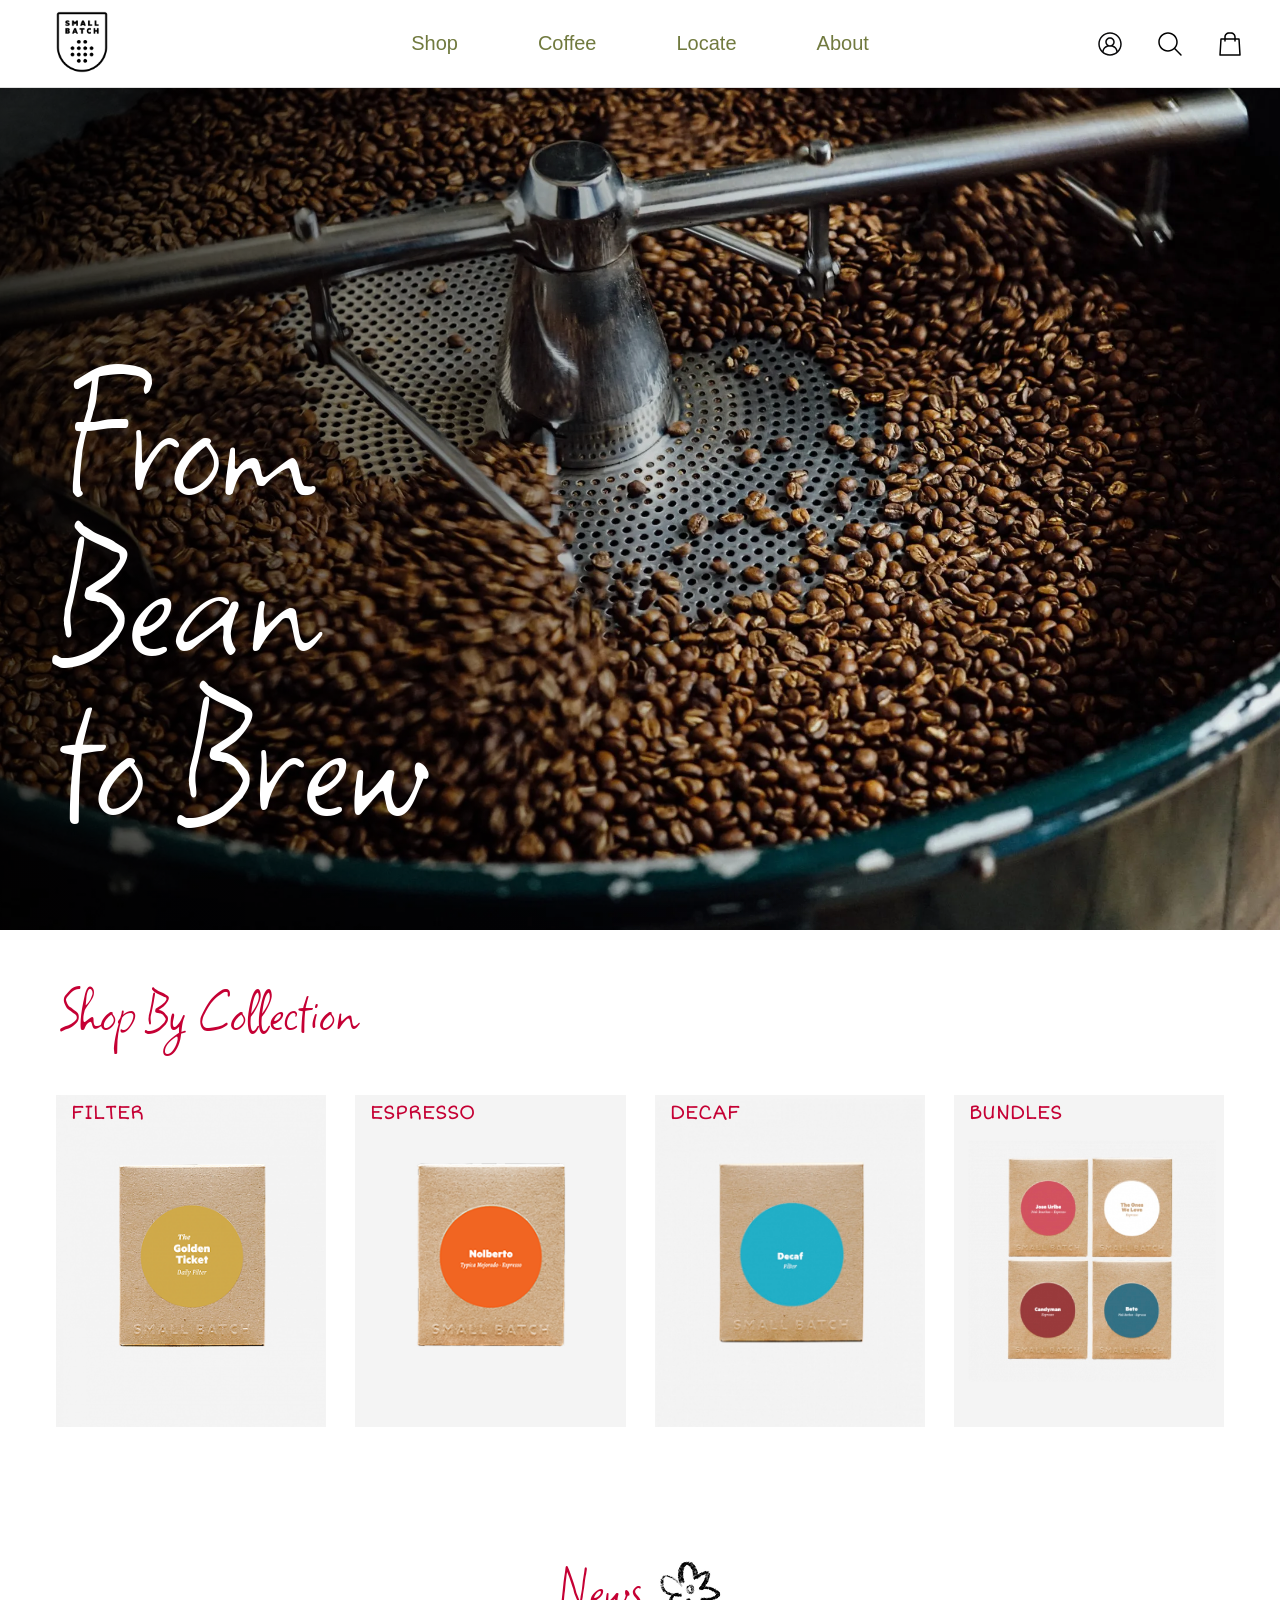
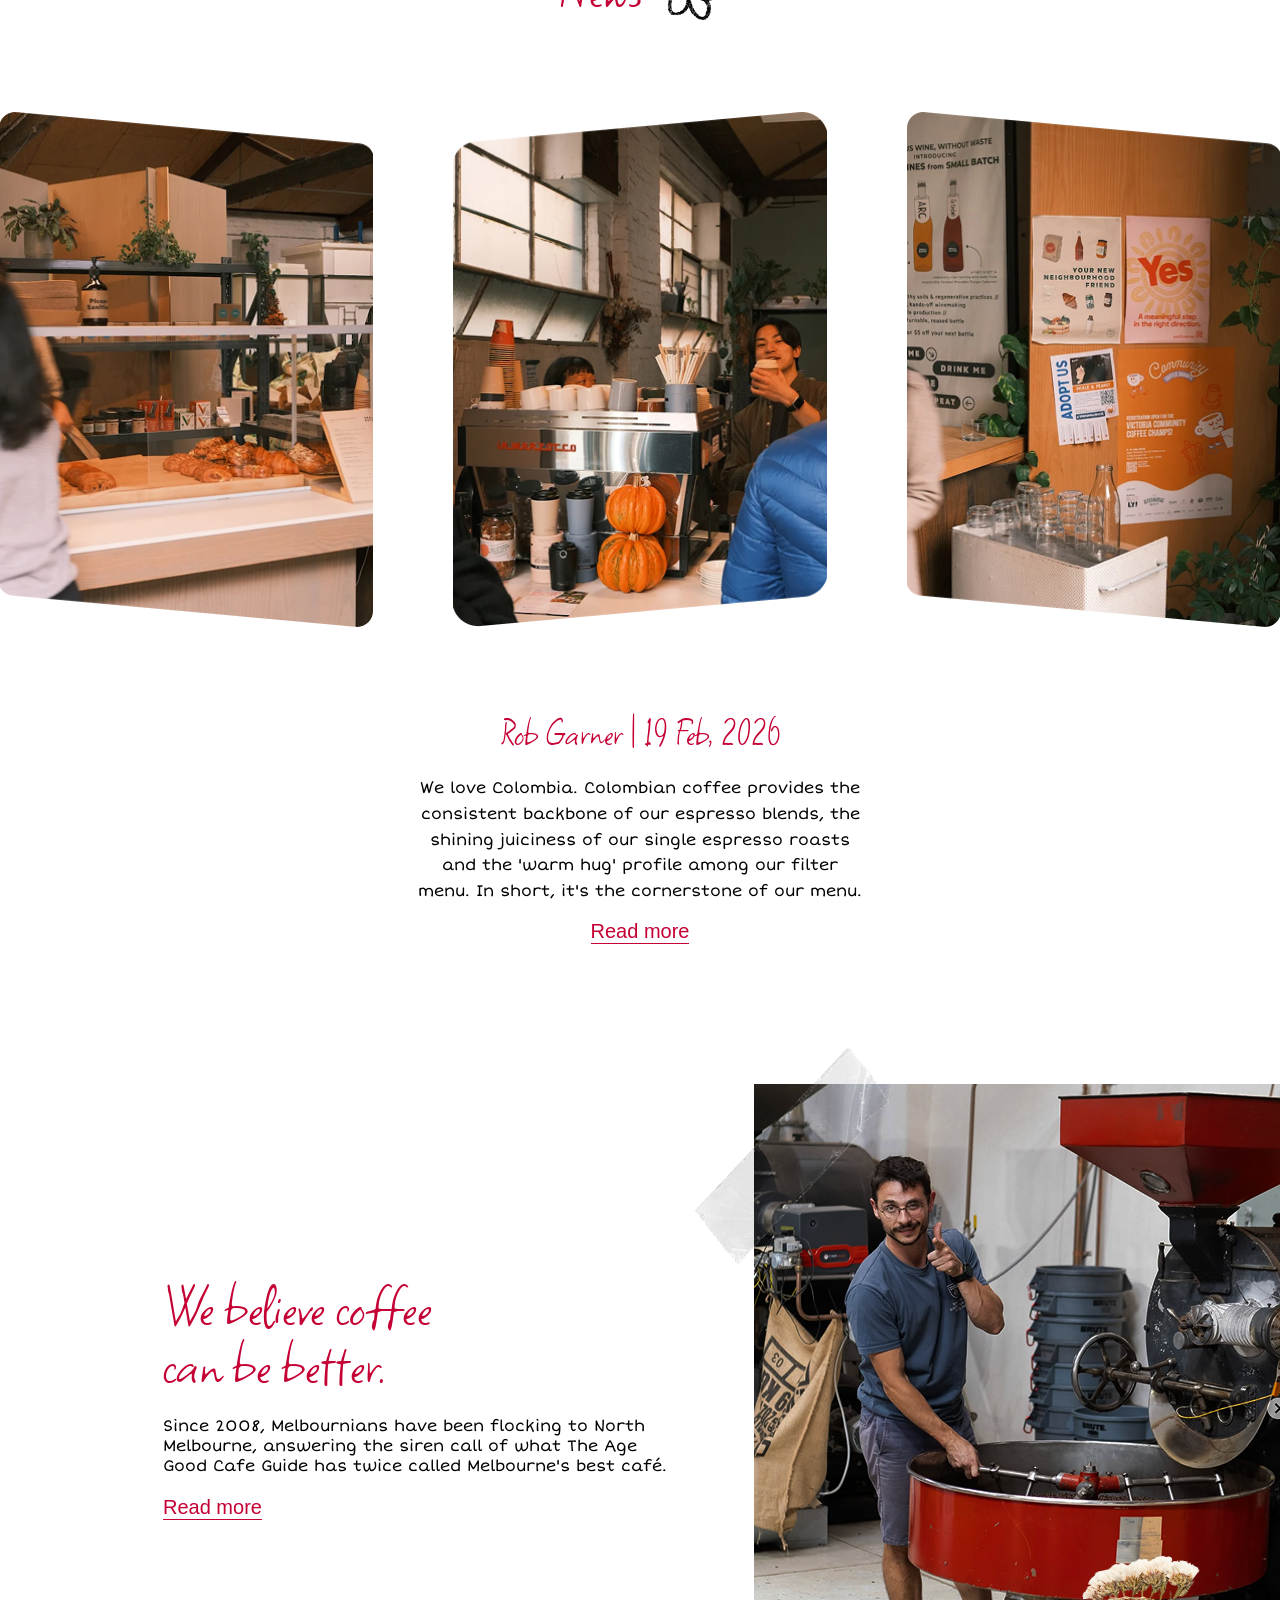
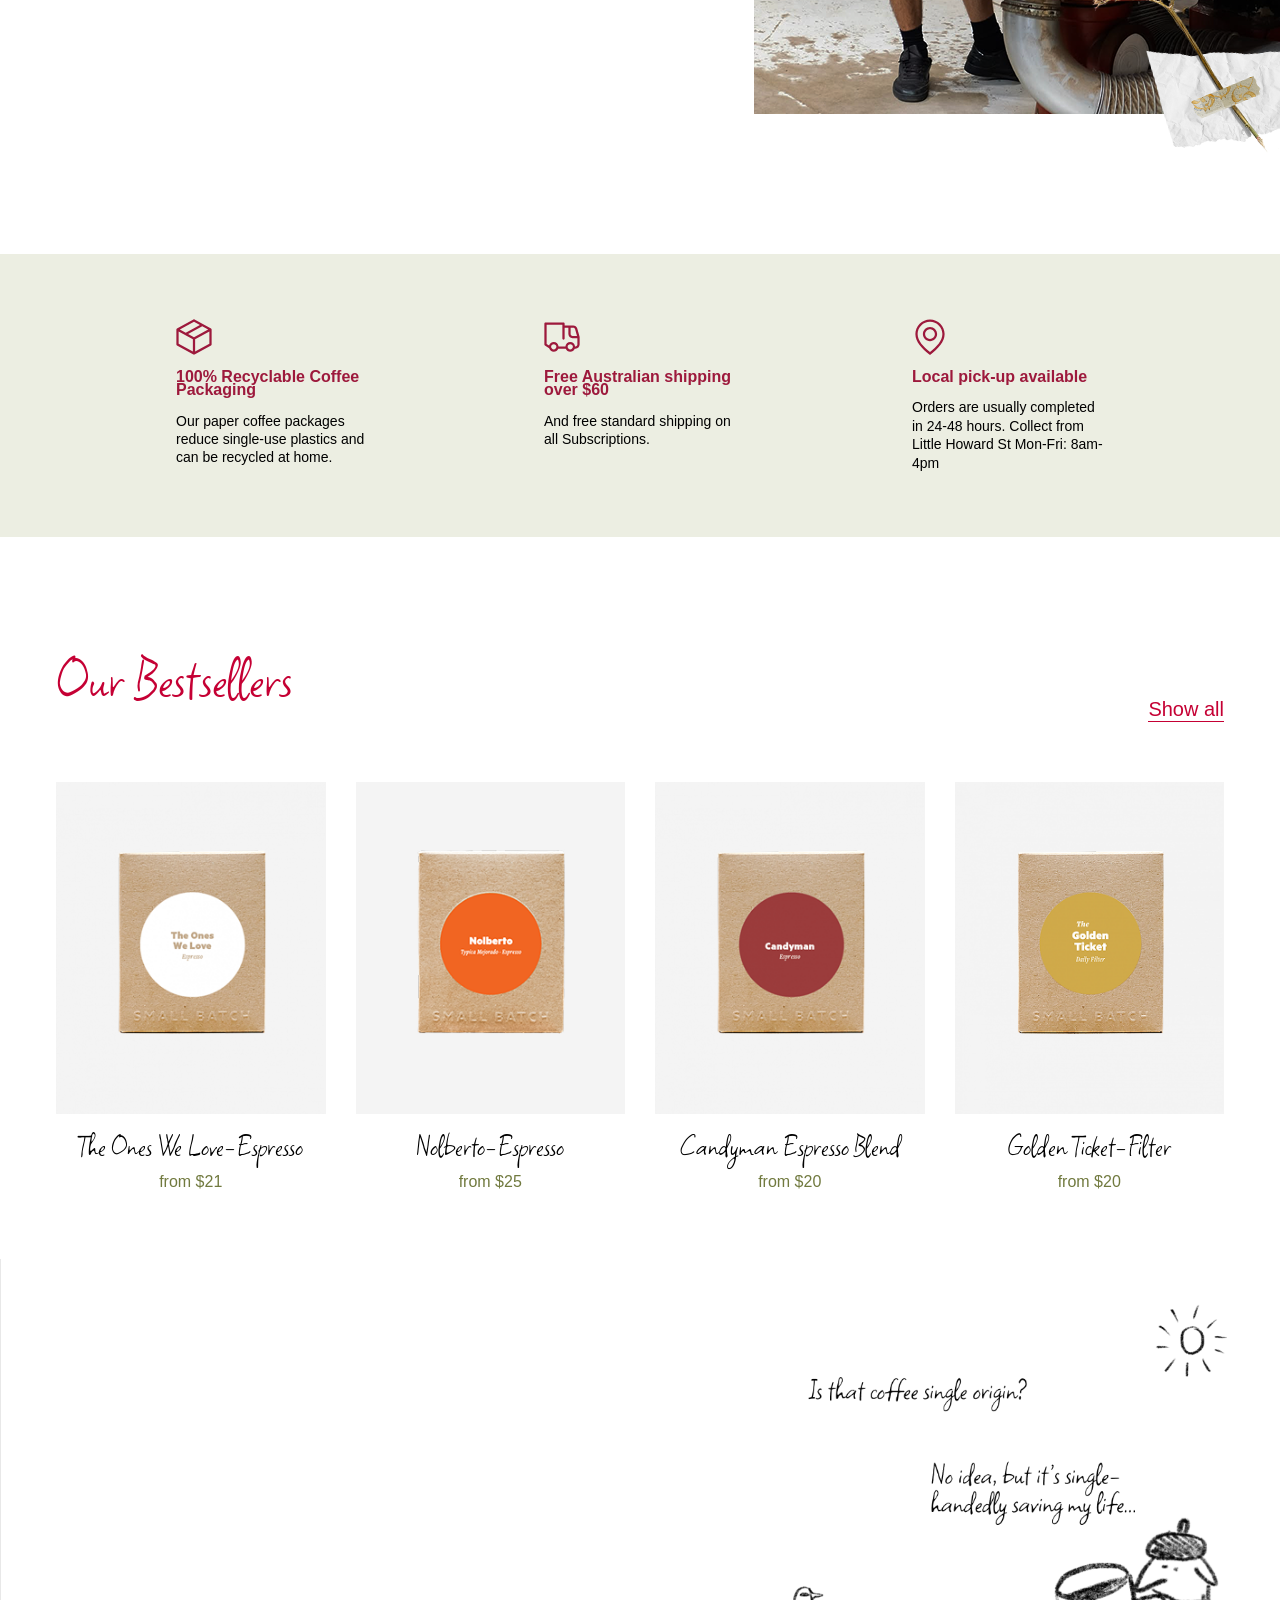
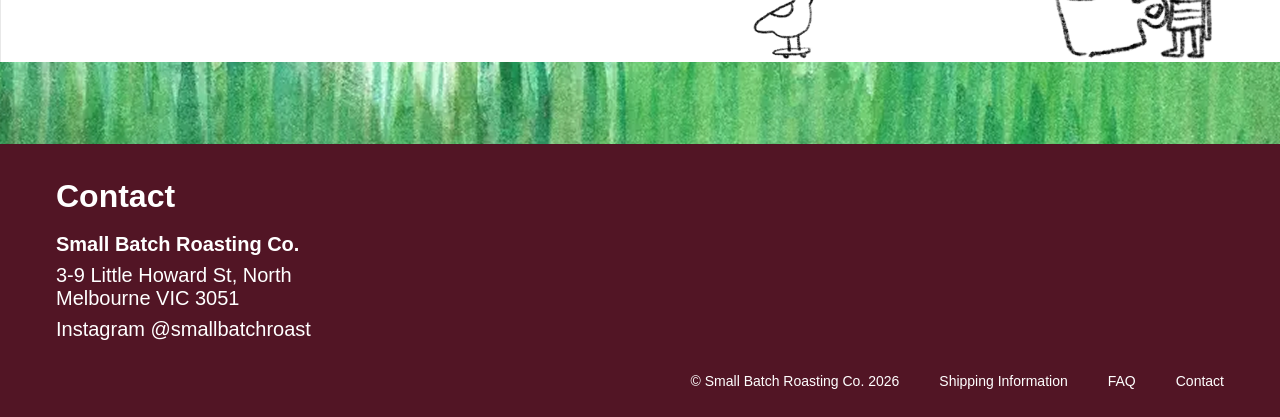
==== commit 893420dc: "added hamburger nav internal ,menus to each page and edited the product timeline for mobile width. f" ====
--- a/Folder/index.html
+++ b/Folder/index.html
@@ -218,23 +218,33 @@
 
 </footer>
 
-<nav class="nav-drawer" id="nav-drawer" aria-label="Mobile menu">
+<div class="nav-drawer" id="nav-drawer">
   <button class="nav-drawer__close" id="nav-drawer-close" aria-label="Close menu">×</button>
-  <ul class="nav-drawer__links">
-    <li><a href="#">Shop</a></li>
-    <li><a href="#">Coffee</a>
-      <ul class="nav-drawer__sub">
-        <li><a href="productsAll.html">All</a></li>
-        <li><a href="productsEspresso.html">Espresso</a></li>
-        <li><a href="productsFilter.html">Filter</a></li>
-        <li><a href="productsBundles.html">Bundles</a></li>
-        <li><a href="productsDecaf.html">Decaf</a></li>
-      </ul>
-    </li>
-    <li><a href="#">Locate</a></li>
-    <li><a href="#">About</a></li>
-  </ul>
-</nav>
+
+  <div class="nav-drawer__main" id="nav-drawer-main">
+    <a href="#" class="nav-drawer__pill" style="background:#EED8DE;" data-submenu="coffee">
+      Coffee <span class="nav-drawer__arrow">→</span>
+    </a>
+    <a href="#" class="nav-drawer__pill" style="background:#D4D7C5;">
+      Shop <span class="nav-drawer__arrow">→</span>
+    </a>
+    <a href="#" class="nav-drawer__pill" style="background:#F2EDE2;">
+      Locate <span class="nav-drawer__arrow">→</span>
+    </a>
+    <a href="#" class="nav-drawer__pill" style="background:#CEDDE2;">
+      About <span class="nav-drawer__arrow">→</span>
+    </a>
+  </div>
+
+  <div class="nav-drawer__sub-panel" id="nav-drawer-sub-coffee">
+    <button class="nav-drawer__back" id="nav-drawer-back">←</button>
+    <h2 class="nav-drawer__sub-heading">Coffee</h2>
+    <a href="productsAll.html" class="nav-drawer__sub-link">Espresso</a>
+    <a href="productsFilter.html" class="nav-drawer__sub-link">Filter</a>
+    <a href="productsBundles.html" class="nav-drawer__sub-link">Bundles</a>
+    <a href="productsDecaf.html" class="nav-drawer__sub-link">Decaf</a>
+  </div>
+</div>
 
 <div class="search-overlay" id="search-overlay" role="dialog" aria-modal="true" aria-label="Search" hidden>
   <div class="search-modal">
--- a/Folder/styling.css
+++ b/Folder/styling.css
@@ -4,8 +4,12 @@
   box-sizing: border-box;
 }
 
-html, body {
-  overflow-x: hidden;
+html {
+  overflow-x: clip;
+  width: 100%;
+}
+
+body {
   width: 100%;
 }
 
@@ -722,14 +726,16 @@
   position: absolute;
   inset: 0;
   left: 14px;
+  right: 14px;
   background: #717a3f;
 }
 
 .pdp-image-panel__img {
   position: absolute;
-  left: 35px;
+  left: 50%;
   top: 0;
-  width: calc(100% - 49px);
+  transform: translateX(-50%);
+  width: calc(100% - 28px);
   height: 100%;
   object-fit: contain;
   object-position: center;
@@ -902,39 +908,6 @@
   width: 16px;
   height: 16px;
   flex-shrink: 0;
-}
-
-.pdp-timeline {
-  display: flex;
-  flex-direction: row;
-  gap: 40px;
-  padding-top: 40px;
-  border-top: 1px solid #c8c8c8;
-}
-
-.pdp-timeline__track {
-  display: flex;
-  flex-direction: column;
-  align-items: center;
-  flex-shrink: 0;
-}
-
-.pdp-timeline__content {
-  flex: 1;
-  display: flex;
-  flex-direction: column;
-  padding-left: 40px;
-}
-
-.pdp-timeline-block {
-  display: flex;
-  flex-direction: column;
-  gap: 16px;
-  padding-bottom: 60px;
-}
-
-.pdp-timeline-block:last-child {
-  padding-bottom: 0;
 }
 
 .pdp-step__circle {
@@ -1188,6 +1161,7 @@
     object-position: center center;
     display: block;
     padding: 0;
+    transform: none;
   }
 
   .pdp-content-panel {
@@ -1257,7 +1231,7 @@
 
   .pdp-timeline {
     padding-top: 80px;
-    gap: 40px;
+    gap: 0;
   }
 
   .pdp-step__circle {
@@ -1270,7 +1244,7 @@
   }
 
   .pdp-step__line {
-    min-height: 200px;
+    min-height: 0;
   }
 
   .pdp-section-heading {
@@ -1397,8 +1371,22 @@
   #pdp-recommended-grid .product-card__price {
     font-size: 16px;
   }
-}
-
+
+  .pdp-timeline-step .pdp-timeline-block {
+    padding-bottom: 80px;
+  }
+
+  .pdp-timeline-step:last-child .pdp-timeline-block {
+    padding-bottom: 0;
+  }
+
+}
+
+@media (max-width: 768px) {
+  .pdp-page main {
+    padding-top: 14px;
+  }
+}
 .pdp-step__circle {
   position: relative;
   width: 60px;
@@ -2810,51 +2798,11 @@
   height: 100%;
   background: #fff;
   z-index: 250;
-  flex-direction: column;
-  padding: 100px 32px 48px;
-  overflow-y: auto;
+  overflow: hidden;
 }
 
 .nav-drawer.is-open {
-  display: flex;
-}
-
-.nav-drawer__links {
-  list-style: none;
-  display: flex;
-  flex-direction: column;
-  gap: 0;
-}
-
-.nav-drawer__links li {
-  border-bottom: 1px solid #dfdfdf;
-}
-
-.nav-drawer__links a {
   display: block;
-  padding: 18px 0;
-  font-family: 'Sinhala Sangam MN', 'Noto Sans', sans-serif;
-  font-size: 20px;
-  color: #717a3f;
-  text-decoration: none;
-}
-
-.nav-drawer__sub {
-  list-style: none;
-  padding: 0 0 12px 16px;
-  display: flex;
-  flex-direction: column;
-  gap: 0;
-}
-
-.nav-drawer__sub li {
-  border-bottom: none;
-}
-
-.nav-drawer__sub a {
-  font-size: 16px;
-  padding: 10px 0;
-  color: #000;
 }
 
 .nav-drawer__close {
@@ -2869,6 +2817,76 @@
   color: #000;
 }
 
+.nav-drawer__main {
+  display: flex;
+  flex-direction: column;
+  gap: 16px;
+  padding: 100px 24px 48px;
+  transition: transform 0.3s ease;
+}
+
+.nav-drawer__pill {
+  display: flex;
+  align-items: center;
+  justify-content: space-between;
+  padding: 20px 24px;
+  border-radius: 50px;
+  font-family: 'Square Peg', cursive;
+  font-size: 40px;
+  color: #9D193C;
+  text-decoration: none;
+}
+
+.nav-drawer__arrow {
+  font-family: sans-serif;
+  font-size: 24px;
+  color: #9D193C;
+}
+
+.nav-drawer__sub-panel {
+  display: none;
+  position: absolute;
+  top: 0;
+  left: 0;
+  width: 100%;
+  height: 100%;
+  background: #fff;
+  padding: 100px 32px 48px;
+  flex-direction: column;
+  gap: 32px;
+}
+
+.nav-drawer__sub-panel.is-active {
+  display: flex;
+}
+
+.nav-drawer__back {
+  position: absolute;
+  top: 24px;
+  left: 24px;
+  background: none;
+  border: none;
+  cursor: pointer;
+  font-size: 24px;
+  color: #000;
+}
+
+.nav-drawer__sub-heading {
+  font-family: 'Square Peg', cursive;
+  font-size: 48px;
+  color: #9D193C;
+  font-weight: normal;
+  text-align: center;
+  margin-bottom: 8px;
+}
+
+.nav-drawer__sub-link {
+  font-family: 'Square Peg', cursive;
+  font-size: 36px;
+  color: #000;
+  text-decoration: none;
+}
+
 .nav-search-mobile {
   display: none;
   background: none;
@@ -2963,13 +2981,12 @@
 
   .news-images {
     flex-direction: row;
-    gap: 32px;
+    gap: 16px;
     padding: 16px 24px 24px;
     align-items: stretch;
     justify-content: flex-start;
     overflow-x: auto;
     scroll-snap-type: x mandatory;
-    scroll-padding-left: 24px;
     -webkit-overflow-scrolling: touch;
   }
 
@@ -3164,4 +3181,55 @@
     object-fit: contain;
     display: block;
   }
-}
+  
+}
+
+.pdp-timeline {
+  display: flex;
+  flex-direction: column;
+  padding-top: 40px;
+  border-top: 1px solid #c8c8c8;
+}
+
+.pdp-timeline-step {
+  display: flex;
+  flex-direction: row;
+  gap: 24px;
+  align-items: flex-start;
+}
+
+.pdp-timeline-step .pdp-timeline__track {
+  display: flex;
+  flex-direction: column;
+  align-items: center;
+  flex-shrink: 0;
+  width: 60px;
+}
+
+.pdp-timeline-step .pdp-step__line {
+  flex: 1;
+  min-height: 0;
+  width: 2px;
+  background: #b0b0b0;
+}
+
+.pdp-timeline-step .pdp-timeline__track {
+  align-self: stretch;
+}
+
+.pdp-timeline-step .pdp-timeline-block {
+  flex: 1;
+  display: flex;
+  flex-direction: column;
+  gap: 16px;
+  padding-bottom: 48px;
+  padding-top: 12px;
+}
+
+.pdp-timeline-step:last-child .pdp-timeline-block {
+  padding-bottom: 0;
+}
+
+.pdp-timeline-step:last-child .pdp-timeline__track {
+  padding-bottom: 0;
+}
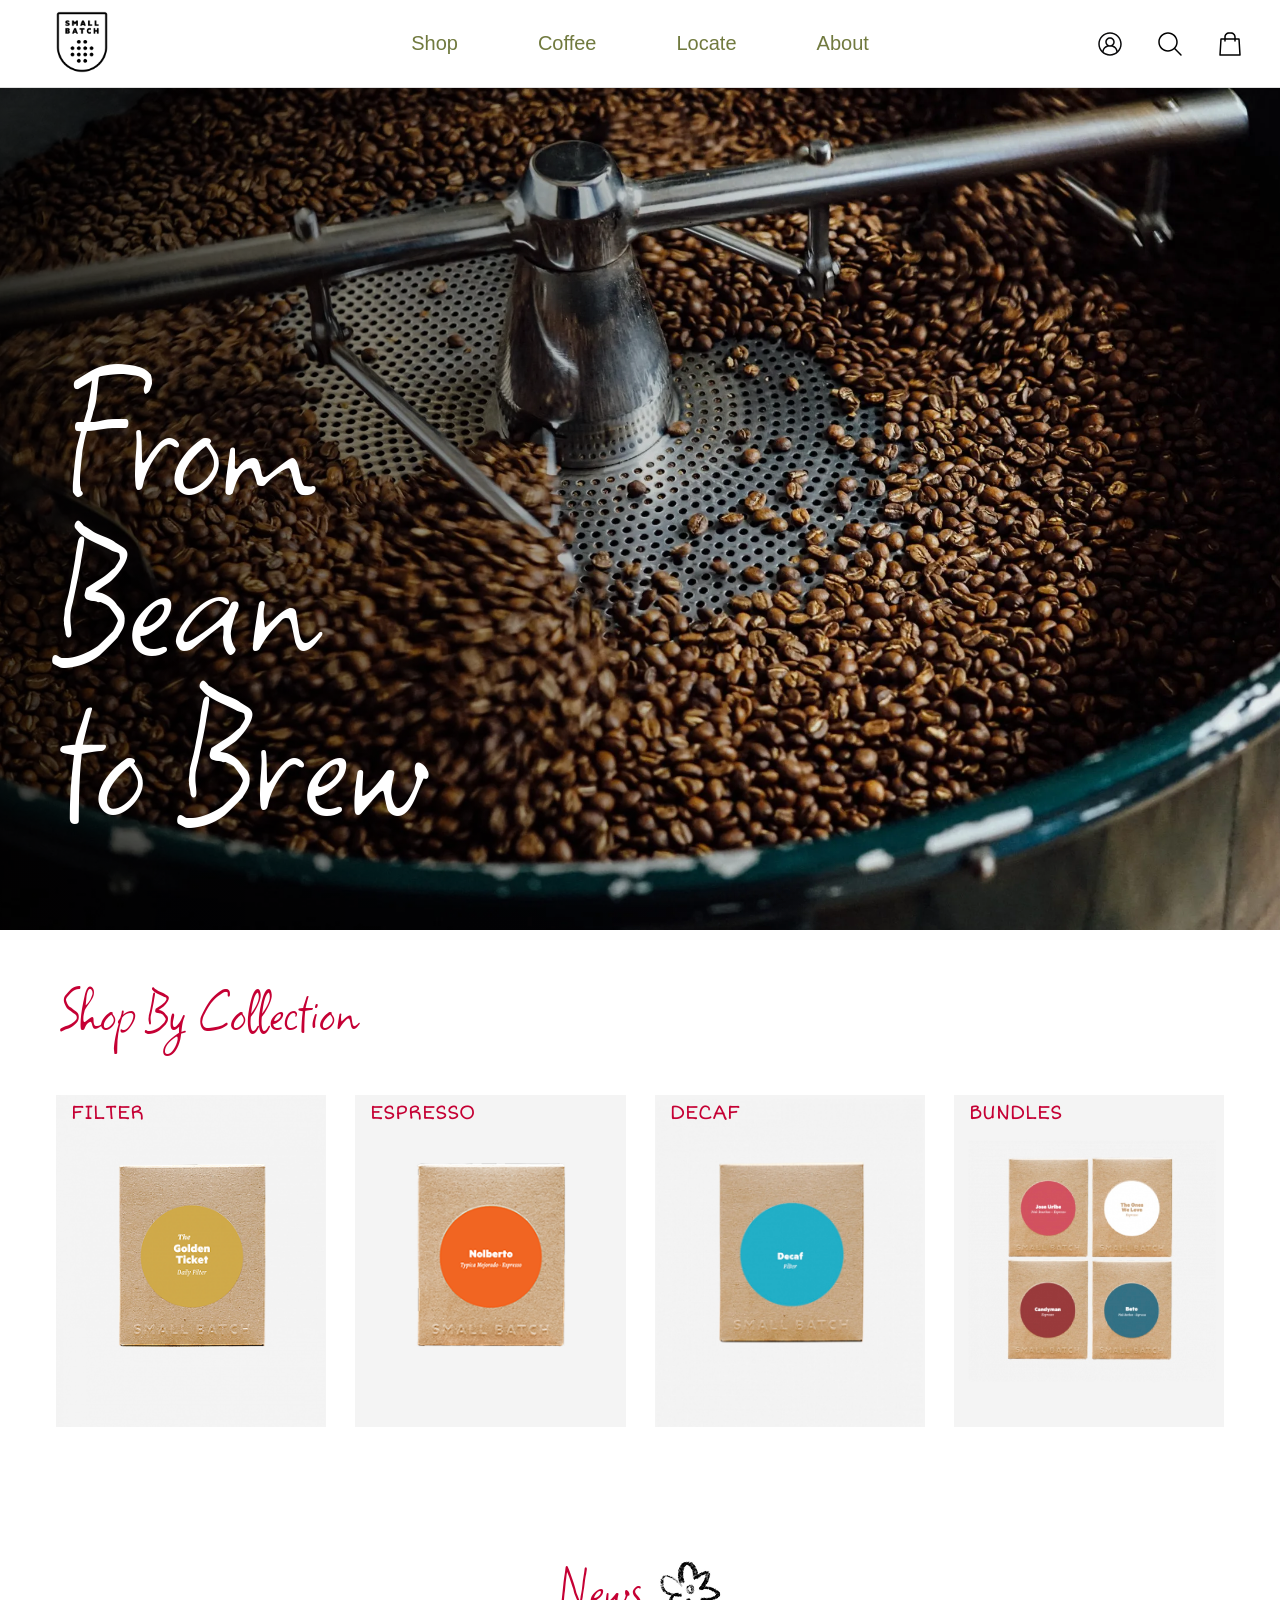
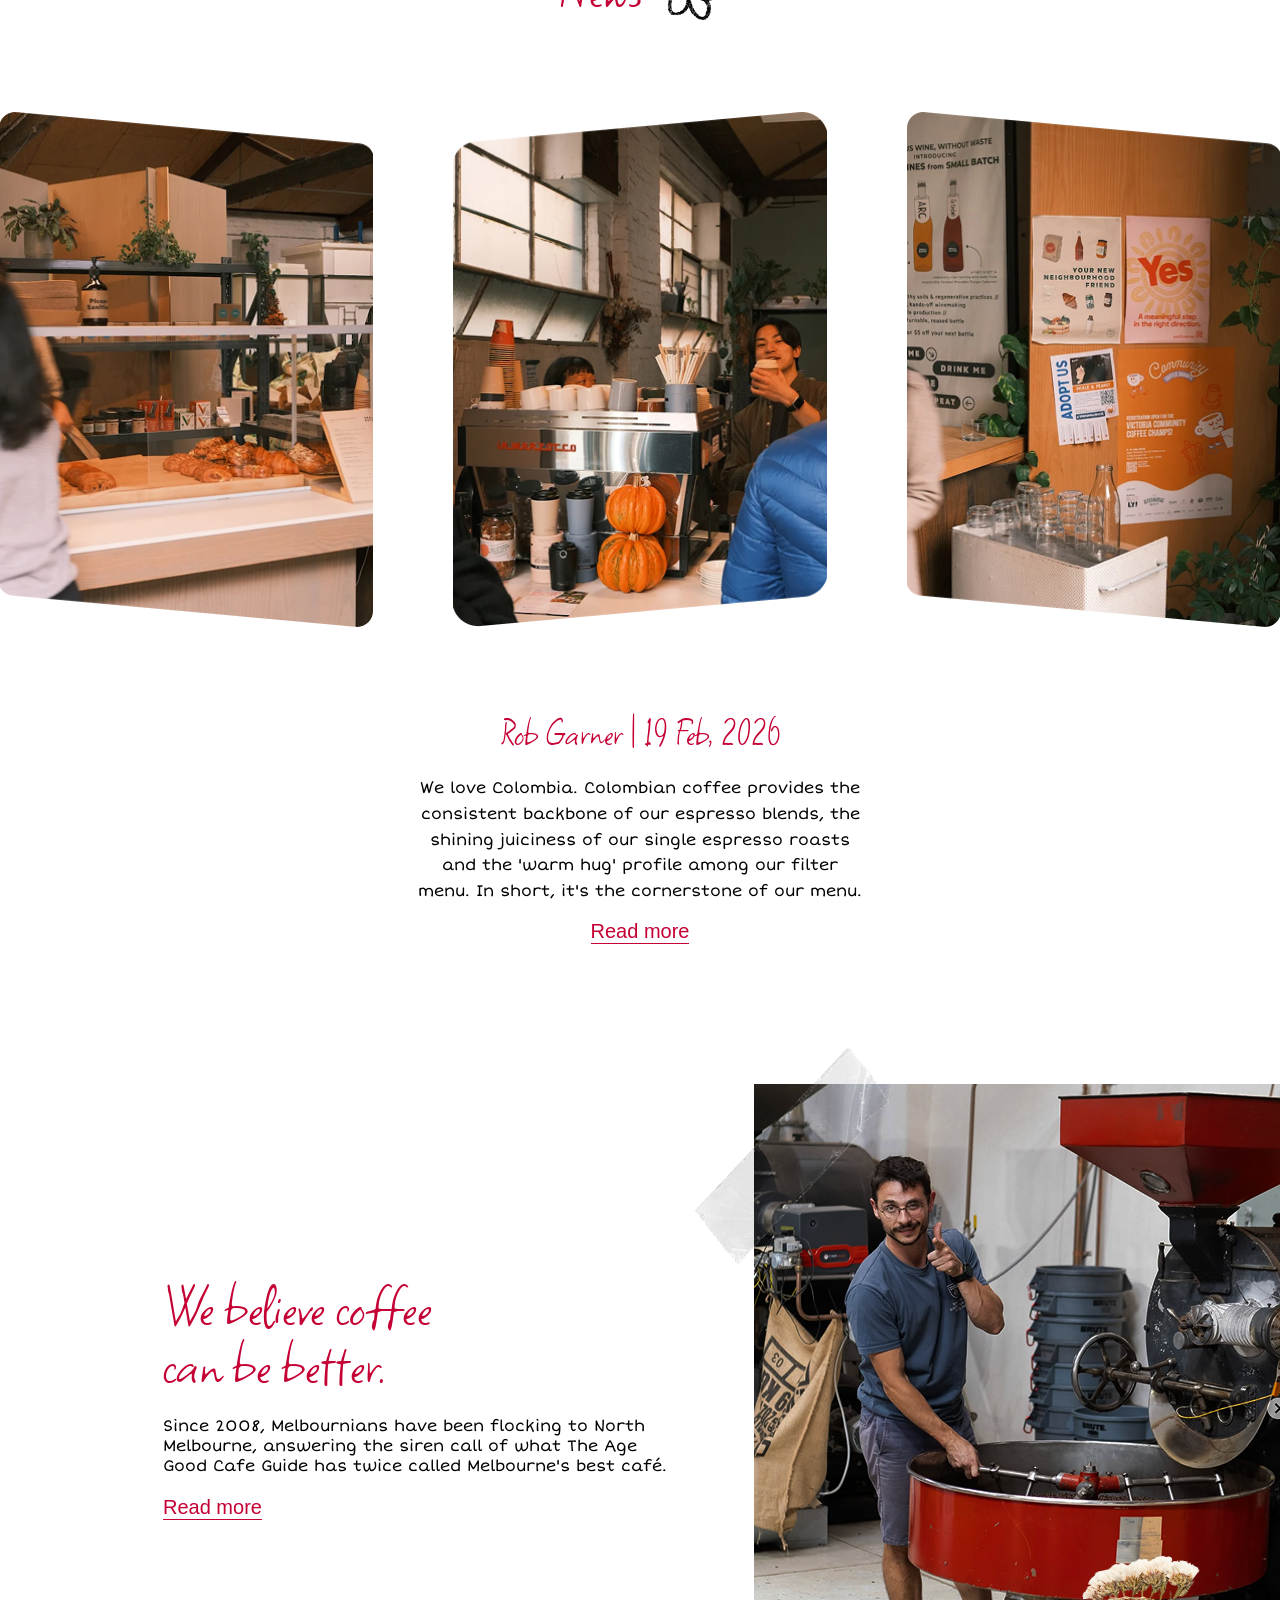
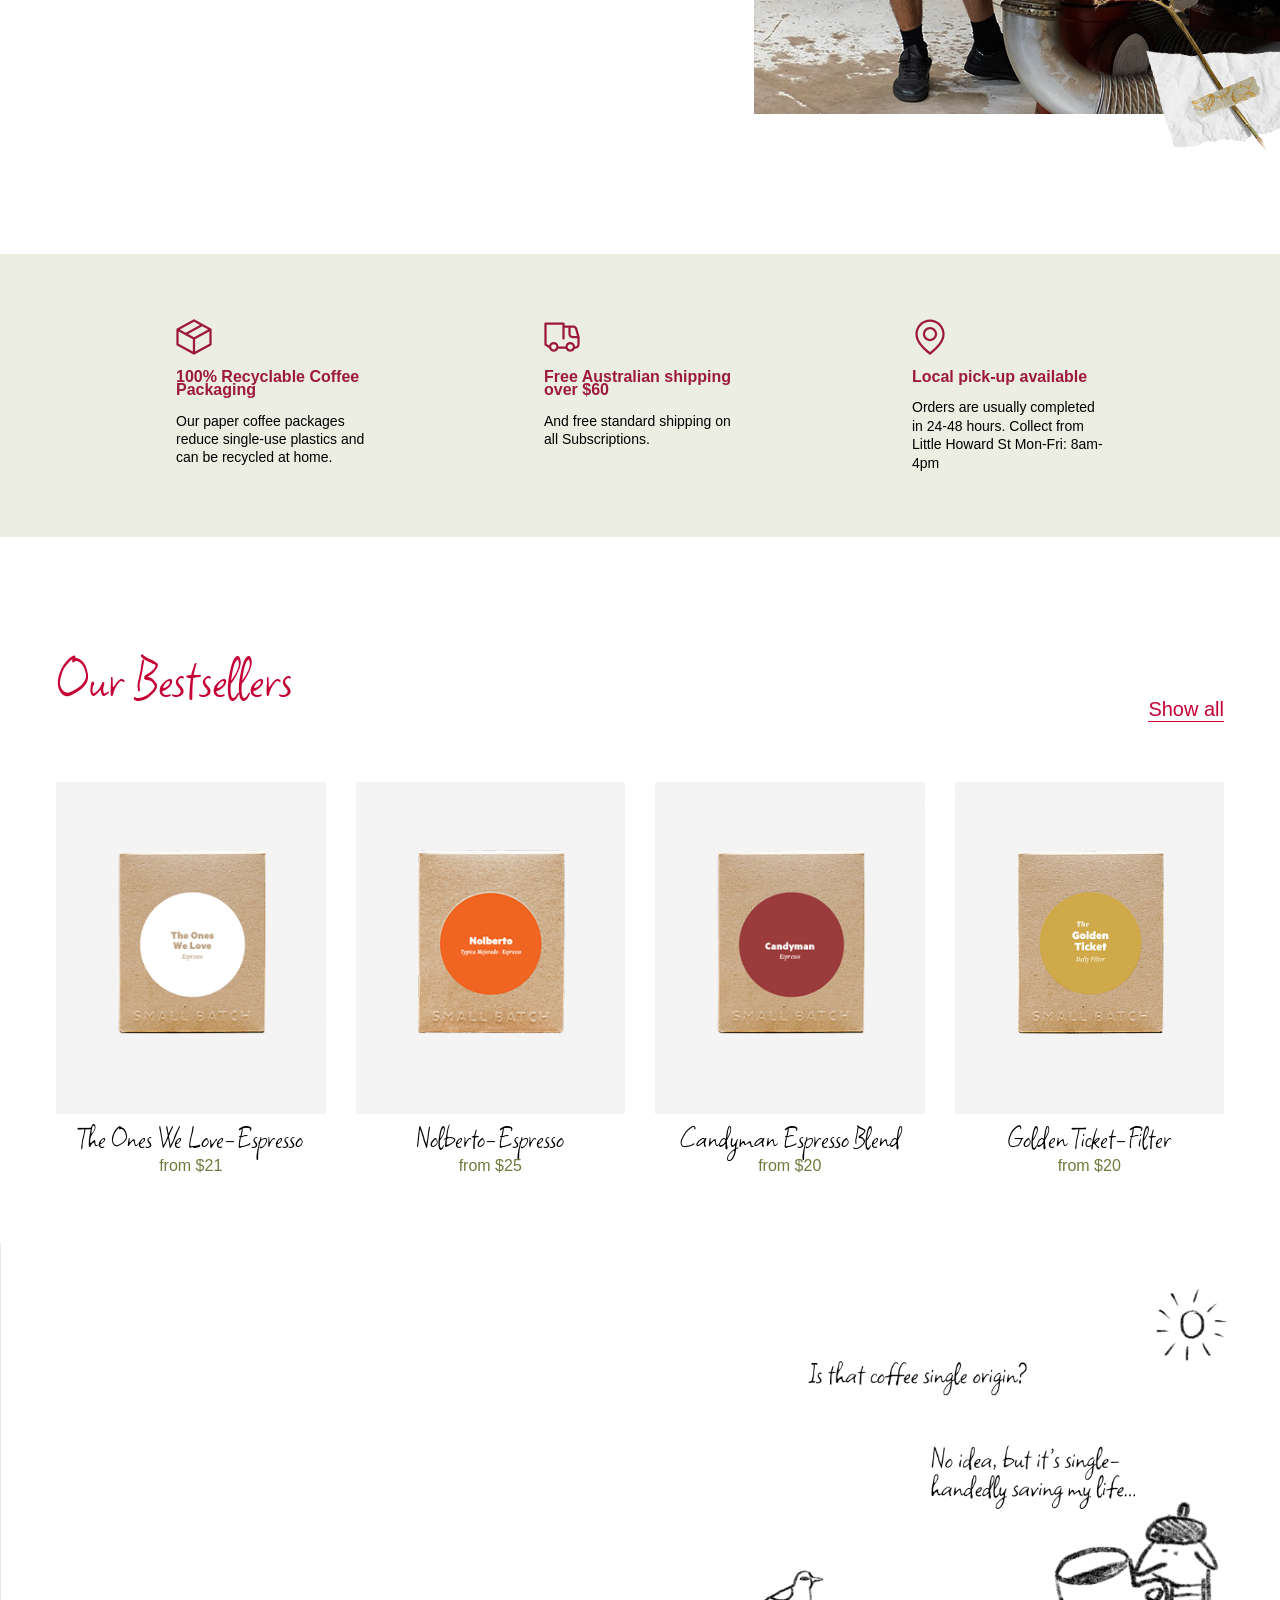
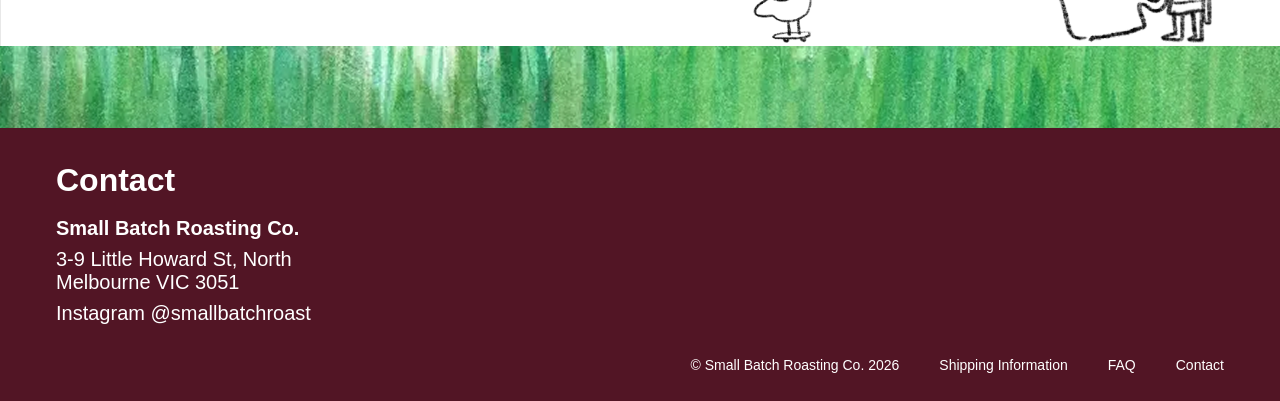
==== commit 468f518d: "debugging responsiveness issues at 1368px width" ====
--- a/Folder/index.html
+++ b/Folder/index.html
@@ -3,7 +3,7 @@
 <head>
     <meta charset="UTF-8">
     <meta name="viewport" content="width=device-width, initial-scale=1.0">
-    <title>Document</title>
+    <title>Small Batch Roasting Co.</title>
     <link rel="stylesheet" href="styling.css" />
     <link href="https://fonts.googleapis.com/css2?family=Square+Peg&display=swap" rel="stylesheet" />
     <link href="https://fonts.googleapis.com/css2?family=Square+Peg&family=Short+Stack&display=swap" rel="stylesheet" />
@@ -11,7 +11,7 @@
     <link rel="stylesheet" href="responsive.css" />
 </head>
 <body>
-      <header>
+  <header>
     <nav>
 
       <a href="index.html" class="nav-logo">
@@ -32,7 +32,7 @@
         </li>
         <li><a href="#">Locate</a></li>
         <li><a href="#">About</a></li>
-      </ul> 
+      </ul>
 
       <div class="nav-icons">
         <button aria-label="Account">
@@ -72,23 +72,31 @@
   <ul class="collections-grid">
 
     <li class="collection-card">
-      <img src="golden filter.png" alt="Filter" />
-      <span class="collection-label">FILTER</span>
+      <a href="productsFilter.html">
+        <img src="golden filter.png" alt="Filter" />
+        <span class="collection-label">FILTER</span>
+      </a>
     </li>
 
     <li class="collection-card">
-      <img src="nolberto.png" alt="Espresso" />
-      <span class="collection-label">ESPRESSO</span>
+      <a href="productsEspresso.html">
+        <img src="nolberto.png" alt="Espresso" />
+        <span class="collection-label">ESPRESSO</span>
+      </a>
     </li>
 
     <li class="collection-card">
-      <img src="decaf filter.jpeg" alt="Decaf" />
-      <span class="collection-label">DECAF</span>
+      <a href="productsDecaf.html">
+        <img src="decaf filter.jpeg" alt="Decaf" />
+        <span class="collection-label">DECAF</span>
+      </a>
     </li>
 
     <li class="collection-card">
-      <img src="EspressoBundle.jpeg" alt="Bundles" />
-      <span class="collection-label">BUNDLES</span>
+      <a href="productsBundles.html">
+        <img src="EspressoBundle.jpeg" alt="Bundles" />
+        <span class="collection-label">BUNDLES</span>
+      </a>
     </li>
 
   </ul>
@@ -160,31 +168,39 @@
 
   <div class="bestsellers-heading-row">
     <h2 class="bestsellers-heading">Our Bestsellers</h2>
-    <a href="#" class="bestsellers-show-all">Show all</a>
+    <a href="productsAll.html" class="bestsellers-show-all">Show all</a>
   </div>
 
   <ul class="bestsellers-grid">
-  <li class="product-card">
-    <img src="white.png" alt="The Ones We Love-Espresso" />
-    <h2 class="product-card__name">The Ones We Love-Espresso</h2>
-    <p class="product-card__price">from $21</p>
-  </li>
-  <li class="product-card">
-    <img src="nolberto.png" alt="Nolberto-Espresso" />
-    <h2 class="product-card__name">Nolberto-Espresso</h2>
-    <p class="product-card__price">from $25</p>
-  </li>
-  <li class="product-card">
-    <img src="candyman.png" alt="Candyman Espresso Blend" />
-    <h2 class="product-card__name">Candyman Espresso Blend</h2>
-    <p class="product-card__price">from $20</p>
-  </li>
-  <li class="product-card">
-    <img src="golden filter.png" alt="Golden Ticket-Filter" />
-    <h2 class="product-card__name">Golden Ticket-Filter</h2>
-    <p class="product-card__price">from $20</p>
-  </li>
-</ul>
+    <li class="product-card">
+      <a href="product.html?id=white">
+        <img src="white.png" alt="The Ones We Love-Espresso" />
+        <h2 class="product-card__name">The Ones We Love-Espresso</h2>
+        <p class="product-card__price">from $21</p>
+      </a>
+    </li>
+    <li class="product-card">
+      <a href="product.html?id=nolberto">
+        <img src="nolberto.png" alt="Nolberto-Espresso" />
+        <h2 class="product-card__name">Nolberto-Espresso</h2>
+        <p class="product-card__price">from $25</p>
+      </a>
+    </li>
+    <li class="product-card">
+      <a href="product.html?id=candyman">
+        <img src="candyman.png" alt="Candyman Espresso Blend" />
+        <h2 class="product-card__name">Candyman Espresso Blend</h2>
+        <p class="product-card__price">from $20</p>
+      </a>
+    </li>
+    <li class="product-card">
+      <a href="product.html?id=golden-filter">
+        <img src="golden filter.png" alt="Golden Ticket-Filter" />
+        <h2 class="product-card__name">Golden Ticket-Filter</h2>
+        <p class="product-card__price">from $20</p>
+      </a>
+    </li>
+  </ul>
 
 </section>
 
@@ -219,25 +235,25 @@
 </footer>
 
 <div class="nav-drawer" id="nav-drawer">
-  <button class="nav-drawer__close" id="nav-drawer-close" aria-label="Close menu">×</button>
+  <button class="nav-drawer__close" id="nav-drawer-close" aria-label="Close menu"><img src="x-close.svg" alt="" /></button>
 
   <div class="nav-drawer__main" id="nav-drawer-main">
     <a href="#" class="nav-drawer__pill" style="background:#EED8DE;" data-submenu="coffee">
-      Coffee <span class="nav-drawer__arrow">→</span>
+      Coffee <img class="nav-drawer__arrow" src="arrow-right.svg" alt="" />
     </a>
     <a href="#" class="nav-drawer__pill" style="background:#D4D7C5;">
-      Shop <span class="nav-drawer__arrow">→</span>
+      Shop <img class="nav-drawer__arrow" src="arrow-right.svg" alt="" />
     </a>
     <a href="#" class="nav-drawer__pill" style="background:#F2EDE2;">
-      Locate <span class="nav-drawer__arrow">→</span>
+      Locate <img class="nav-drawer__arrow" src="arrow-right.svg" alt="" />
     </a>
     <a href="#" class="nav-drawer__pill" style="background:#CEDDE2;">
-      About <span class="nav-drawer__arrow">→</span>
+      About <img class="nav-drawer__arrow" src="arrow-right.svg" alt="" />
     </a>
   </div>
 
   <div class="nav-drawer__sub-panel" id="nav-drawer-sub-coffee">
-    <button class="nav-drawer__back" id="nav-drawer-back">←</button>
+    <button class="nav-drawer__back" id="nav-drawer-back"><img src="arrow-right.svg" alt="" style="transform: rotate(180deg);" /></button>
     <h2 class="nav-drawer__sub-heading">Coffee</h2>
     <a href="productsAll.html" class="nav-drawer__sub-link">Espresso</a>
     <a href="productsFilter.html" class="nav-drawer__sub-link">Filter</a>
@@ -248,8 +264,7 @@
 
 <div class="search-overlay" id="search-overlay" role="dialog" aria-modal="true" aria-label="Search" hidden>
   <div class="search-modal">
- 
-    <!-- Search input row -->
+
     <div class="search-modal__header">
       <label class="search-modal__icon" for="search-input" aria-label="Search">
         <img src="search.svg" alt="" aria-hidden="true" />
@@ -266,35 +281,25 @@
         <img src="close.svg" alt="" aria-hidden="true" />
       </button>
     </div>
- 
-    <!-- Scrollable body -->
+
     <div class="search-modal__body" id="search-modal-body">
- 
-      <!-- Recently Viewed -->
+
       <section class="search-section" id="search-recently-viewed" aria-labelledby="recently-viewed-heading">
         <h2 class="search-section__heading" id="recently-viewed-heading">Recently Viewed</h2>
-        <ul class="search-products-grid" id="search-recent-list" aria-label="Recently viewed products">
-          <!-- Populated by JS -->
-        </ul>
+        <ul class="search-products-grid" id="search-recent-list" aria-label="Recently viewed products"></ul>
       </section>
- 
-      <!-- Search Results (shown when typing) -->
+
       <section class="search-section" id="search-results-section" aria-labelledby="search-results-heading" hidden>
         <h2 class="search-section__heading" id="search-results-heading">Results</h2>
-        <ul class="search-products-grid" id="search-results-list" aria-label="Search results">
-          <!-- Populated by JS -->
-        </ul>
+        <ul class="search-products-grid" id="search-results-list" aria-label="Search results"></ul>
         <p class="search-no-results" id="search-no-results" hidden>No products found.</p>
       </section>
- 
-      <!-- Discover -->
+
       <section class="search-section" id="search-discover" aria-labelledby="discover-heading">
         <h2 class="search-section__heading" id="discover-heading">Discover</h2>
-        <ul class="search-products-grid" id="search-discover-list" aria-label="Discover products">
-          <!-- Populated by JS -->
-        </ul>
+        <ul class="search-products-grid" id="search-discover-list" aria-label="Discover products"></ul>
       </section>
- 
+
     </div>
   </div>
 </div>
--- a/Folder/styling.css
+++ b/Folder/styling.css
@@ -12,6 +12,7 @@
 body {
   width: 100%;
 }
+
 
 [hidden] {
   display: none !important;
@@ -638,7 +639,7 @@
 
 .products-grid {
   display: grid;
-  grid-template-columns: repeat(4, 309px);
+  grid-template-columns: repeat(4, minmax(0, 1fr));
   gap: 40px;
   padding: 40px 43px 80px;
 }
@@ -651,8 +652,9 @@
 
 .product-card__image {
   position: relative;
-  width: 309px;
-  height: 380px;
+  width: 100%;
+  height: auto;
+  aspect-ratio: 309/380;
   background: #f4f4f4;
   overflow: hidden;
   flex-shrink: 0;
@@ -1319,7 +1321,8 @@
   }
 
   .pdp-accordion {
-    width: 1119px;
+    width: 100%;
+    max-width: 1119px;
   }
 
   .pdp-accordion__btn {
@@ -1349,7 +1352,7 @@
 
   #pdp-recommended-grid {
     display: grid;
-    grid-template-columns: repeat(4, 309px);
+    grid-template-columns: repeat(4, minmax(0, 1fr));
     gap: 40px;
     overflow-x: visible;
     justify-content: center;
@@ -1360,8 +1363,9 @@
   }
 
   #pdp-recommended-grid .product-card__image {
-    width: 309px;
-    height: 380px;
+    width: 100%;
+    height: auto;
+    aspect-ratio: 309 / 380;
   }
 
   #pdp-recommended-grid .product-card__name {
@@ -1473,7 +1477,7 @@
 
 .cart-table__head {
   display: grid;
-  grid-template-columns: 1fr 200px 220px 160px 48px;
+  grid-template-columns: 522px 315px 315px 1fr;
   align-items: center;
   padding-bottom: 12px;
   font-family: 'Sinhala Sangam MN', 'Noto Sans', sans-serif;
@@ -1502,7 +1506,7 @@
 
 .cart-item {
   display: grid;
-  grid-template-columns: 160px 1fr 200px 220px 160px 48px;
+  grid-template-columns: 522px 175px 175px 160px 48px;
   align-items: center;
   border-bottom: 1px solid #dfdfdf;
   padding: 16px 0;
@@ -2817,6 +2821,16 @@
   color: #000;
 }
 
+.nav-drawer__close img {
+  width: 24px;
+  height: 24px;
+}
+
+.nav-drawer__back img {
+  width: 24px;
+  height: 24px;
+}
+
 .nav-drawer__main {
   display: flex;
   flex-direction: column;
@@ -2838,9 +2852,8 @@
 }
 
 .nav-drawer__arrow {
-  font-family: sans-serif;
-  font-size: 24px;
-  color: #9D193C;
+  width: 24px;
+  height: 24px;
 }
 
 .nav-drawer__sub-panel {
@@ -3181,7 +3194,251 @@
     object-fit: contain;
     display: block;
   }
+
+  .cart-item {
+    display: flex;
+    flex-direction: column;
+    padding: 16px 15px;
+    gap: 12px;
+    border-bottom: 1px solid #dfdfdf;
+  }
+
+  .cart-item__top {
+    display: flex;
+    gap: 12px;
+    align-items: flex-start;
+    width: 100%;
+  }
+
+  .cart-item__image {
+    width: 140px;
+    height: 140px;
+    flex-shrink: 0;
+  }
+
+  .cart-item__name {
+    flex: 1;
+    padding-left: 0;
+    font-size: 20px;
+  }
+
+  .cart-item__price {
+    text-align: left;
+    padding-right: 0;
+    font-size: 16px;
+  }
+
+  .cart-item__remove {
+    margin-left: auto;
+    align-self: flex-start;
+    flex-shrink: 0;
+  }
+
+  .cart-col--size,
+  .cart-col--qty {
+    width: 50%;
+    display: inline-flex;
+  }
+
+  .cart-items-dropdowns {
+    display: flex;
+    gap: 8px;
+    width: 100%;
+  }
+
+  .cart-page {
+    padding: 0 0 40px;
+  }
+
+  .cart-header {
+    flex-direction: row;
+    align-items: center;
+    padding: 16px 15px;
+    border-bottom: 1px solid #dfdfdf;
+    margin-bottom: 0;
+  }
+
+  .cart-heading {
+    font-size: 28px;
+    color: #000;
+    flex: 1;
+  }
+
+  .cart-continue {
+    font-size: 0;
+    width: 28px;
+    height: 28px;
+    border-bottom: none;
+    background: url('close.svg') no-repeat center;
+    background-size: contain;
+  }
+
+  .cart-table__head {
+    display: none;
+  }
+
+  .cart-table__divider {
+    display: none;
+  }
+
+  .cart-table {
+    margin-bottom: 0;
+  }
+
+  .cart-select-wrapper {
+    width: 100%;
+  }
+
+  .cart-select {
+    width: 100%;
+  }
+
+  .cart-summary {
+    flex-shrink: 0;
+    padding: 16px 15px 0px;
+    border-top: 1px solid #dfdfdf;
+    background: #fff;
+    align-items: stretch;
+  }
+
+  .cart-summary__row {
+    justify-content: space-between;
+    width: 100%;
+  }
+
+  .cart-checkout-btn {
+    width: 100%;
+    border-radius: 32px;
+    height: 56px;
+    font-size: 16px;
+  }
+
+  .cart-summary__amount {
+    font-size: 28px;
+  }
+
+  .cart-summary__note {
+    text-align: left;
+    margin-bottom: 0;
+  }
+
+  body:has(.cart-page) header {
+    display: none;
+  }
+
+  /* Hide footer on mobile cart */
+  body:has(.cart-page) .site-footer {
+    display: none;
+  }
+
+  /* Make cart page fill screen with fixed bottom */
+  .cart-page {
+    padding: 0;
+    height: calc(100vh - 64px);
+    display: flex;
+    flex-direction: column;
+    overflow: hidden;
+  }
+
+  /* Cart filled section scrollable */
+  .cart-filled {
+    display: flex;
+    flex-direction: column;
+    flex: 1;
+    overflow: hidden;
+  }
+
+  /* Scrollable items area */
+  .cart-table {
+    flex: 1;
+    overflow-y: auto;
+    margin-bottom: 0;
+  }
+
+
+  /* Price below name */
+  .cart-item__price {
+    display: block;
+    margin-top: 4px;
+  }
+
+  /* ── Checkout mobile ──────────────────────────── */
+  body:has(.checkout-page) header {
+    display: none;
+  }
+
+  .checkout-page {
+    grid-template-columns: 1fr;
+    gap: 0;
+    padding: 20px 15px 100px;
+  }
+
+  .checkout-form-col {
+    order: 1;
+  }
+
+  .checkout-summary-col {
+    order: 2;
+    padding-top: 32px;
+  }
+
+  .checkout-heading {
+    font-size: 36px;
+    margin-bottom: 20px;
+  }
+
+  .checkout-proceed-btn {
+    position: static;
+    width: 100%;
+    border-radius: 26px;
+    margin: 16px 0 0;
+    height: 56px;
+  }
+
+  .checkout-mobile-header {
+    display: flex;
+    align-items: center;
+    gap: 10px;
+    padding: 16px 15px;
+    border-bottom: none;
+    font-family: 'Square Peg', cursive;
+    font-size: 32px;
+  }
+
+  .checkout-mobile-header img {
+    width: 24px;
+    height: 24px;
+  }
+
+  .checkout-mobile-header a {
+    margin-left: auto;
+  }
   
+  .checkout-mobile-header a img {
+    width: 24px;
+    height: 24px;
+    display: block;
+  }
+
+  .checkout-heading {
+    display: none;
+  }
+
+  body:has(.checkout-page) .site-footer {
+    display: none;
+  }
+
+  body.payment-page .site-footer {
+    display: none;
+  }
+
+  body.confirmation-page .site-footer {
+    display: none;
+  }
+
+  .cart-item__remove--desktop {
+    display: none;
+  }
 }
 
 .pdp-timeline {
@@ -3232,4 +3489,262 @@
 
 .pdp-timeline-step:last-child .pdp-timeline__track {
   padding-bottom: 0;
+}
+
+@media (min-width: 769px) {
+
+  /* ── Cart row layout ─────────────────────────── */
+  .cart-item {
+    display: flex;
+    flex-direction: row;
+    align-items: center;
+    border-bottom: 1px solid #dfdfdf;
+    padding: 16px 0;
+  }
+
+  /* Left block: image + name, fixed 522px */
+  .cart-item__top {
+    display: flex;
+    align-items: center;
+    width: 38%;
+    flex-shrink: 0;
+  }
+
+  .cart-item__image {
+    width: 160px;
+    height: 160px;
+    flex-shrink: 0;
+  }
+
+  .cart-item__name {
+    padding-left: 24px;
+    font-size: 24px;
+    flex: 1;
+  }
+
+  /* Right block: size + qty + price + trash */
+  .cart-items-dropdowns {
+    display: flex;
+    flex-direction: row;
+    align-items: center;
+    flex: 1;
+    gap: 0;
+  }
+
+  .cart-items-dropdowns .cart-select-wrapper:first-child {
+    width: 130px;
+    flex-shrink: 0;
+    margin-right: 6%;
+  }
+
+  .cart-items-dropdowns .cart-select-wrapper:nth-child(2) {
+    width: 130px;
+    flex-shrink: 0;
+    margin-right: 6%;
+  }
+
+  .cart-items-dropdowns .cart-select {
+    width: 130px;
+    min-width: unset;
+    height: 40px;
+    border: 0.8px solid #b7556f;
+    font-size: 15px;
+    padding: 0 32px 0 11px;
+  }
+
+  .cart-item__price--desktop {
+    font-family: 'Square Peg', cursive;
+    font-size: 24px;
+    color: #000;
+    flex: 1;
+    display: block !important;
+  }
+
+  .cart-item__price--mobile {
+    display: none !important;
+  }
+
+  .cart-item__remove--desktop {
+    display: flex !important;
+    align-items: center;
+    justify-content: center;
+    width: 24px;
+    height: 24px;
+    flex-shrink: 0;
+    background: none;
+    border: none;
+    cursor: pointer;
+    padding: 0;
+    opacity: 0.7;
+  }
+
+  .cart-item__remove--desktop img {
+    width: 24px;
+    height: 24px;
+    display: block;
+  }
+
+  .cart-item__remove--desktop:hover {
+    opacity: 1;
+  }
+
+  .cart-item__remove--mobile {
+    display: none !important;
+  }
+
+  /* ── Rest of desktop cart styles ──────────────── */
+  .cart-col--size,
+  .cart-col--qty {
+    width: auto;
+    display: block;
+  }
+
+  .cart-select-wrapper {
+    width: fit-content;
+  }
+
+  .cart-filled {
+    display: block;
+    overflow: visible;
+  }
+
+  .cart-table {
+    flex: none;
+    overflow: visible;
+    margin-bottom: 48px;
+  }
+
+  .cart-summary {
+    display: flex;
+    flex-direction: column;
+    align-items: flex-end;
+    gap: 16px;
+    margin-top: 16px;
+    padding: 0;
+    border-top: none;
+    background: transparent;
+  }
+
+  .cart-page {
+    min-height: 60vh;
+    padding: 48px 56px 80px;
+    display: flex;
+    flex-direction: column;
+    gap: 0;
+    height: auto;
+    overflow: visible;
+  }
+
+  .cart-header {
+    flex-direction: column;
+    gap: 8px;
+    margin-bottom: 48px;
+    padding: 0;
+    border-bottom: none;
+  }
+
+  .cart-heading {
+    font-size: 64px;
+    color: #717a3f;
+  }
+
+  .cart-continue {
+    font-size: 24px;
+    width: fit-content;
+    background: none;
+    border-bottom: none;
+    height: auto;
+  }
+
+  .cart-table__head {
+    display: grid;
+    grid-template-columns: 38% 1fr 1fr 1fr;
+  }
+
+  .cart-table__divider {
+    display: block;
+  }
+
+  .cart-checkout-btn {
+    width: 380px;
+    border-radius: 26px;
+    height: 52px;
+  }
+
+  .cart-summary__amount {
+    font-size: 40px;
+  }
+
+  .cart-summary__row {
+    justify-content: flex-start;
+    width: auto;
+    gap: 24px;
+  }
+
+  body:has(.cart-page) header {
+    display: block;
+    position: sticky;
+    top: 0;
+    z-index: 100;
+  }
+
+  body:has(.cart-page) nav {
+    display: flex;
+    align-items: center;
+    justify-content: space-between;
+    height: 88px;
+    padding: 0 38px;
+  }
+
+  body:has(.cart-page) .nav-icons {
+    order: 0;
+    margin-left: 0;
+    display: flex;
+  }
+
+  body:has(.cart-page) .nav-logo {
+    order: 0;
+    position: static;
+    transform: none;
+    left: auto;
+    top: auto;
+  }
+
+  body:has(.cart-page) .nav-hamburger {
+    display: none;
+  }
+
+  body:has(.cart-page) .nav-search-mobile {
+    display: none;
+  }
+
+  body:has(.cart-page) .nav-links {
+    display: flex;
+  }
+
+  body:has(.cart-page) .site-footer {
+    display: flex;
+  }
+
+  .nav-icons {
+    order: 0;
+    margin-left: 0;
+  }
+
+  nav {
+    height: 88px;
+    padding: 0 38px;
+  }
+
+  .nav-logo {
+    order: 0;
+    position: static;
+    transform: none;
+    left: auto;
+    top: auto;
+  }
+
+  .checkout-mobile-header {
+    display: none;
+  }
 }
